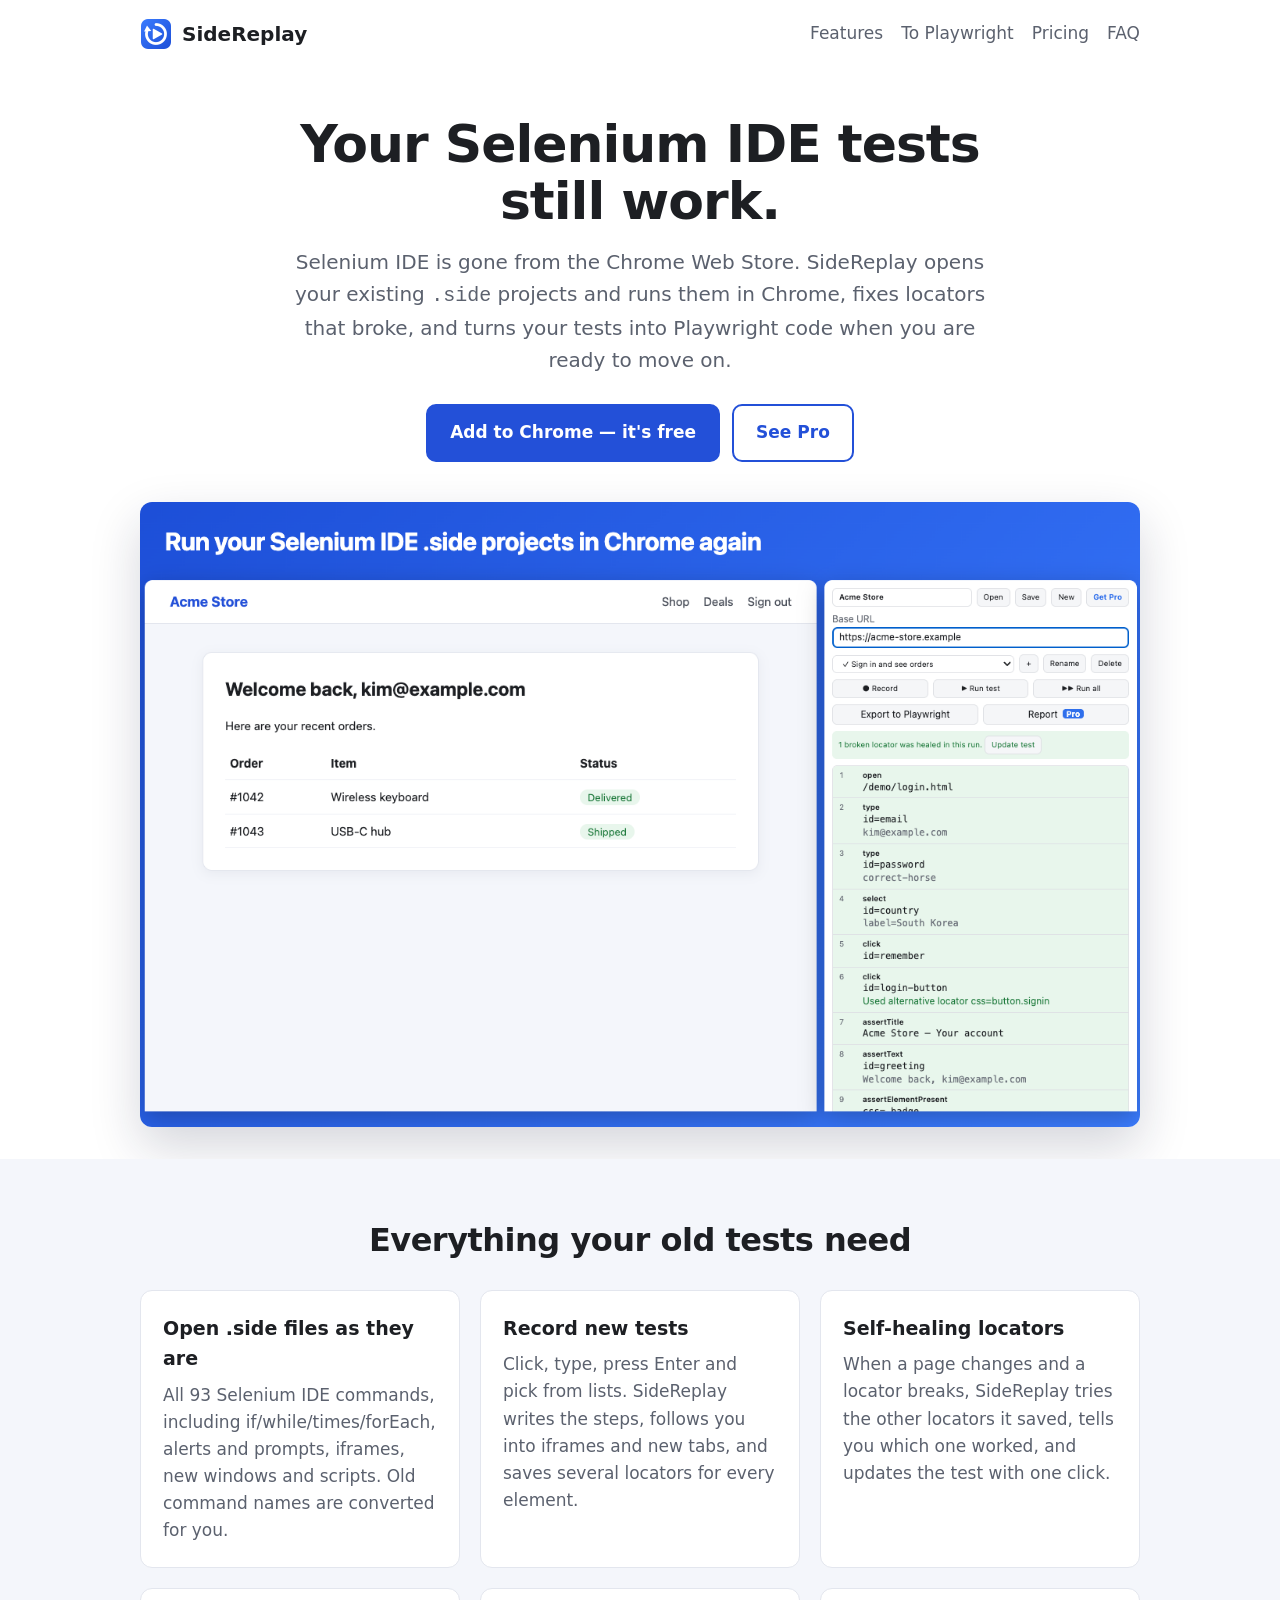
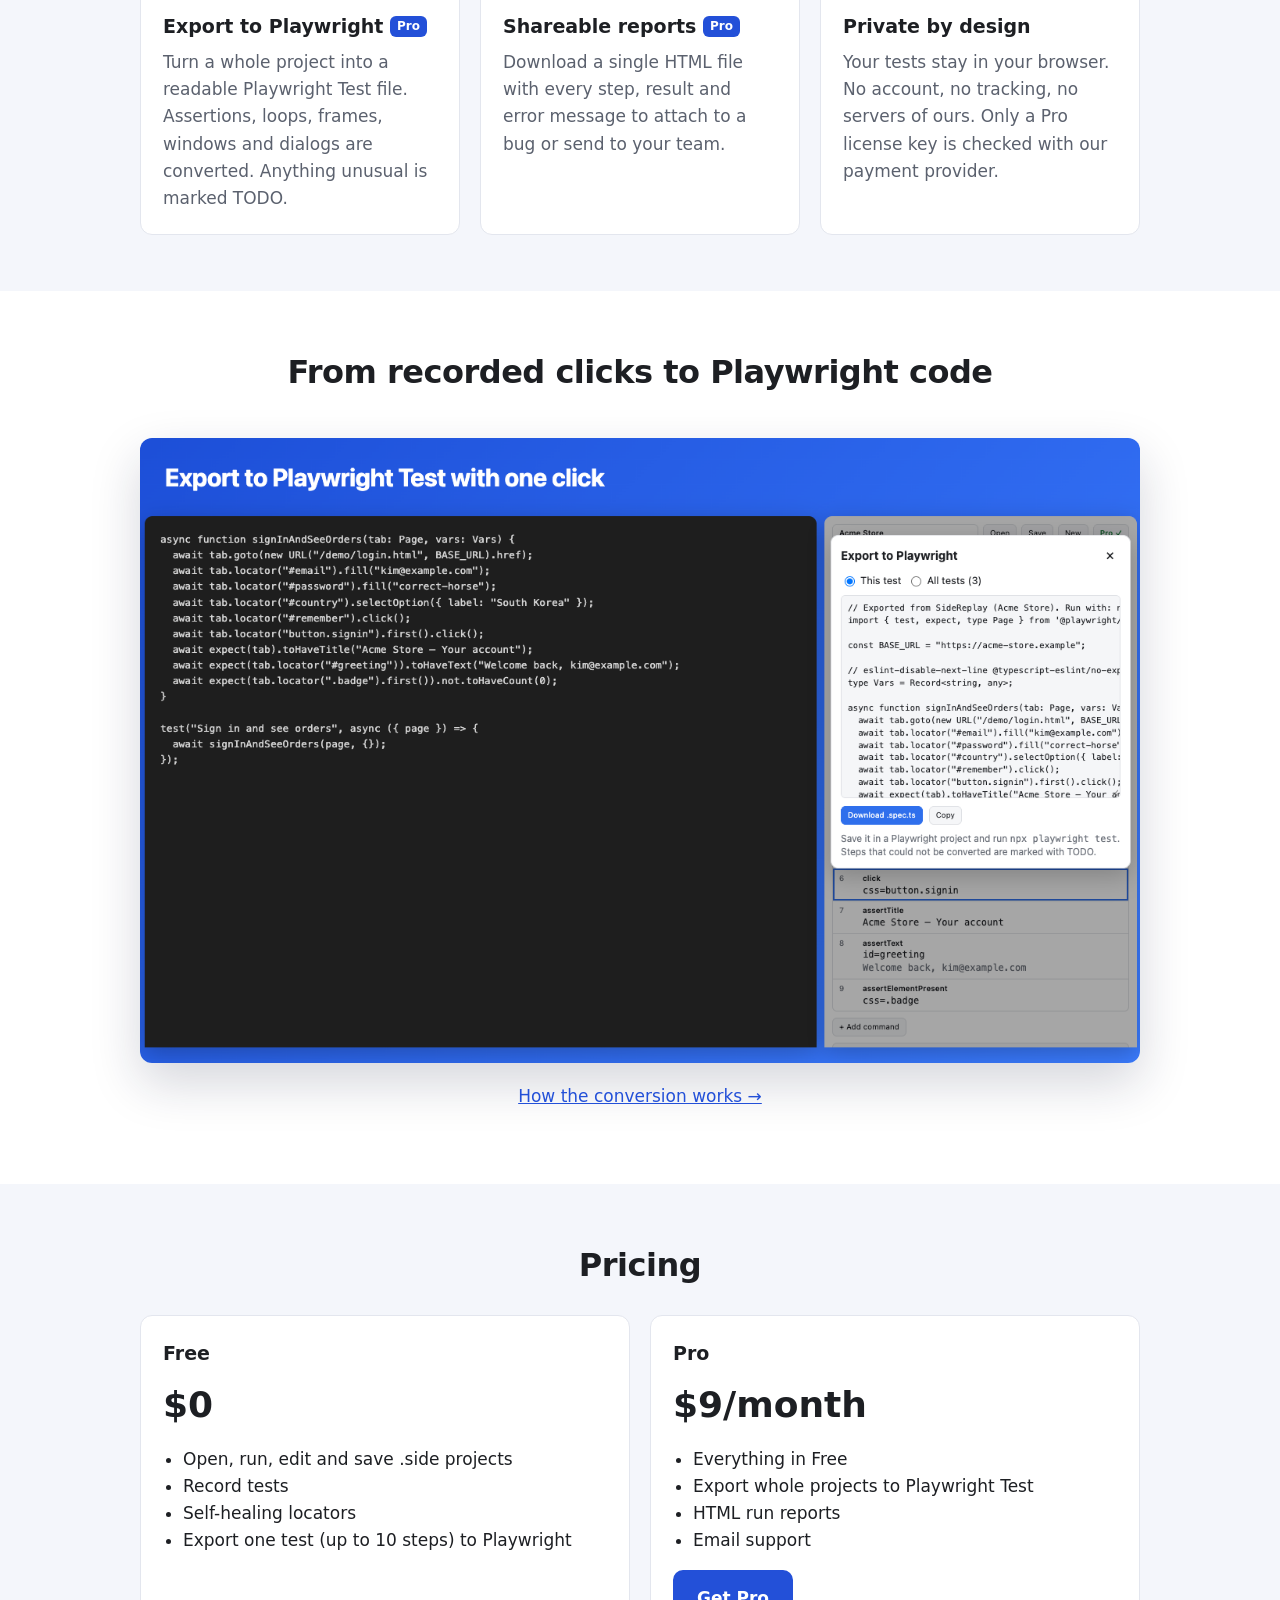
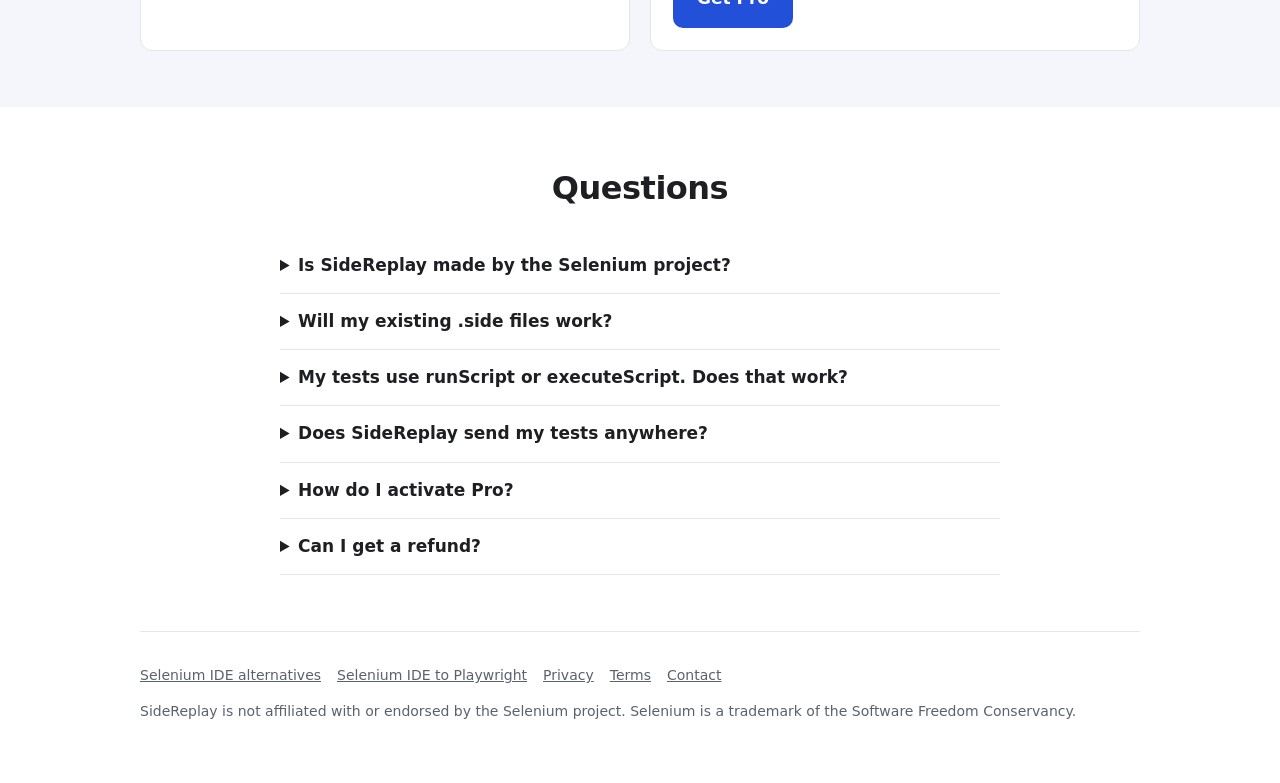
==== index.html @ 279adf4c "Add Selenium IDE guide pages, SEO tags, sitemap and robots.txt Co-Authored-By: Claude Opus 5.5 <nore" ====
<!doctype html>
<html lang="en">
<head>
  <meta charset="utf-8">
  <meta name="viewport" content="width=device-width, initial-scale=1">
  <title>SideReplay – Run your Selenium IDE tests in Chrome again</title>
  <meta name="description" content="Selenium IDE was removed from the Chrome Web Store. SideReplay opens your .side projects, runs and records tests in Chrome, heals broken locators and exports to Playwright.">
  <link rel="canonical" href="https://sidereplay.github.io/">
  <meta property="og:title" content="SideReplay – Run your Selenium IDE tests in Chrome again">
  <meta property="og:description" content="Open Selenium IDE .side projects in Chrome, heal broken locators and export to Playwright.">
  <meta property="og:image" content="https://sidereplay.github.io/screenshot-1-run.png">
  <link rel="icon" href="icon.png">
  <link rel="stylesheet" href="style.css">
  <script type="application/ld+json">
  {
    "@context": "https://schema.org",
    "@type": "SoftwareApplication",
    "name": "SideReplay",
    "applicationCategory": "DeveloperApplication",
    "operatingSystem": "Chrome",
    "description": "Chrome extension that runs Selenium IDE (.side) tests, records new ones, heals broken locators and exports to Playwright Test.",
    "url": "https://sidereplay.github.io/",
    "offers": [
      { "@type": "Offer", "name": "Free", "price": "0", "priceCurrency": "USD" },
      { "@type": "Offer", "name": "Pro", "price": "9", "priceCurrency": "USD" }
    ]
  }
  </script>
</head>
<body>
  <div class="wrap">
    <header class="top">
      <a class="brand" href="./"><img src="icon.png" alt="">SideReplay</a>
      <nav><a href="#features">Features</a><a href="selenium-ide-to-playwright.html">To Playwright</a><a href="#pricing">Pricing</a><a href="#faq">FAQ</a></nav>
    </header>
  </div>

  <div class="wrap hero">
    <h1>Your Selenium IDE tests<br>still work.</h1>
    <p>Selenium IDE is gone from the Chrome Web Store. SideReplay opens your existing <code>.side</code> projects and runs them in Chrome, fixes locators that broke, and turns your tests into Playwright code when you are ready to move on.</p>
    <div class="cta">
      <a class="button primary" href="https://chromewebstore.google.com/search/SideReplay">Add to Chrome — it's free</a>
      <a class="button" href="#pricing">See Pro</a>
    </div>
    <img class="shot" src="screenshot-1-run.png" alt="SideReplay running a Selenium IDE project next to the page under test">
  </div>

  <section id="features" class="soft">
    <div class="wrap">
      <h2>Everything your old tests need</h2>
      <div class="grid">
        <div class="card"><h3>Open .side files as they are</h3><p>All 93 Selenium IDE commands, including if/while/times/forEach, alerts and prompts, iframes, new windows and scripts. Old command names are converted for you.</p></div>
        <div class="card"><h3>Record new tests</h3><p>Click, type, press Enter and pick from lists. SideReplay writes the steps, follows you into iframes and new tabs, and saves several locators for every element.</p></div>
        <div class="card"><h3>Self-healing locators</h3><p>When a page changes and a locator breaks, SideReplay tries the other locators it saved, tells you which one worked, and updates the test with one click.</p></div>
        <div class="card"><h3>Export to Playwright <span class="tag">Pro</span></h3><p>Turn a whole project into a readable Playwright Test file. Assertions, loops, frames, windows and dialogs are converted. Anything unusual is marked TODO.</p></div>
        <div class="card"><h3>Shareable reports <span class="tag">Pro</span></h3><p>Download a single HTML file with every step, result and error message to attach to a bug or send to your team.</p></div>
        <div class="card"><h3>Private by design</h3><p>Your tests stay in your browser. No account, no tracking, no servers of ours. Only a Pro license key is checked with our payment provider.</p></div>
      </div>
    </div>
  </section>

  <section>
    <div class="wrap">
      <h2>From recorded clicks to Playwright code</h2>
      <img class="shot" src="screenshot-3-export.png" alt="Export dialog showing generated Playwright code">
      <p style="text-align:center;margin-top:20px"><a href="selenium-ide-to-playwright.html">How the conversion works →</a></p>
    </div>
  </section>

  <section id="pricing" class="soft">
    <div class="wrap">
      <h2>Pricing</h2>
      <div class="grid">
        <div class="card">
          <h3>Free</h3>
          <div class="price">$0</div>
          <ul>
            <li>Open, run, edit and save .side projects</li>
            <li>Record tests</li>
            <li>Self-healing locators</li>
            <li>Export one test (up to 10 steps) to Playwright</li>
          </ul>
        </div>
        <div class="card">
          <h3>Pro</h3>
          <div class="price">$9/month</div>
          <ul>
            <li>Everything in Free</li>
            <li>Export whole projects to Playwright Test</li>
            <li>HTML run reports</li>
            <li>Email support</li>
          </ul>
          <p style="margin-top:16px"><a class="button primary" href="https://buy.polar.sh/polar_cl_3cfrI6ZvZj8nEOMeuUqdsTzeBsazdTv2AzAlm43uvun">Get Pro</a></p>
        </div>
      </div>
    </div>
  </section>

  <section id="faq">
    <div class="wrap" style="max-width:760px">
      <h2>Questions</h2>
      <details><summary>Is SideReplay made by the Selenium project?</summary><p>No. SideReplay is an independent tool that reads the Selenium IDE file format. Selenium is a trademark of the Software Freedom Conservancy.</p></details>
      <details><summary>Will my existing .side files work?</summary><p>Yes, files saved by Selenium IDE 3.x and 4.x open directly, including control flow, dialogs, frames and windows. If a step cannot run, SideReplay tells you before the test starts.</p></details>
      <details><summary>My tests use runScript or executeScript. Does that work?</summary><p>Yes. Chrome asks you to allow it once: open <code>chrome://extensions</code>, click Details on SideReplay and switch on "Allow User Scripts".</p></details>
      <details><summary>Does SideReplay send my tests anywhere?</summary><p>No. Projects are stored in your browser. See the <a href="privacy.html">privacy policy</a>.</p></details>
      <details><summary>How do I activate Pro?</summary><p>After checkout you receive a license key by email. Open SideReplay, click "Get Pro" and paste the key. Manage or cancel your subscription any time from the link in the same email.</p></details>
      <details><summary>Can I get a refund?</summary><p>Yes. If Pro is not for you, email us within 14 days of purchase for a full refund.</p></details>
    </div>
  </section>

  <div class="wrap">
    <footer>
      <a href="selenium-ide-alternative.html">Selenium IDE alternatives</a><a href="selenium-ide-to-playwright.html">Selenium IDE to Playwright</a><a href="privacy.html">Privacy</a><a href="terms.html">Terms</a><a href="mailto:sidereplay.support@gmail.com">Contact</a>
      <p>SideReplay is not affiliated with or endorsed by the Selenium project. Selenium is a trademark of the Software Freedom Conservancy.</p>
    </footer>
  </div>
</body>
</html>
---- style.css ----
:root { --fg:#1d1f23; --muted:#5b616e; --accent:#2350d8; --bg:#fff; --soft:#f4f6fb; --border:#e3e6ee; }
@media (prefers-color-scheme: dark) { :root { --fg:#e6e7ea; --muted:#a3a9b5; --accent:#7aa2ff; --bg:#15171b; --soft:#1e2127; --border:#2e323a; } }
* { box-sizing: border-box; }
body { margin: 0; font: 17px/1.6 system-ui, -apple-system, 'Segoe UI', sans-serif; color: var(--fg); background: var(--bg); }
a { color: var(--accent); }
.wrap { max-width: 1040px; margin: 0 auto; padding: 0 20px; }
header.top { display: flex; align-items: center; justify-content: space-between; padding: 18px 0; }
.brand { display: flex; align-items: center; gap: 10px; font-weight: 800; font-size: 20px; color: var(--fg); text-decoration: none; }
.brand img { width: 32px; height: 32px; }
nav a { margin-left: 18px; color: var(--muted); text-decoration: none; }
.hero { padding: 48px 0 32px; text-align: center; }
.hero h1 { font-size: clamp(32px, 5vw, 52px); line-height: 1.1; margin: 0 0 16px; letter-spacing: -1px; }
.hero p { font-size: 20px; color: var(--muted); max-width: 720px; margin: 0 auto 28px; }
.cta { display: inline-flex; gap: 12px; flex-wrap: wrap; justify-content: center; }
.button { display: inline-block; padding: 13px 22px; border-radius: 10px; font-weight: 700; text-decoration: none; border: 2px solid var(--accent); }
.button.primary { background: var(--accent); color: #fff; }
.shot { display: block; width: 100%; max-width: 1000px; margin: 40px auto 0; border-radius: 12px; box-shadow: 0 20px 50px rgb(20 30 60 / 0.18); }
section { padding: 56px 0; }
section.soft { background: var(--soft); }
h2 { font-size: 32px; letter-spacing: -0.5px; margin: 0 0 24px; text-align: center; }
.grid { display: grid; grid-template-columns: repeat(auto-fit, minmax(260px, 1fr)); gap: 20px; }
.card { background: var(--bg); border: 1px solid var(--border); border-radius: 12px; padding: 22px; }
.card h3 { margin: 0 0 8px; font-size: 19px; }
.card p { margin: 0; color: var(--muted); }
.price { font-size: 36px; font-weight: 800; }
.price small { font-size: 16px; color: var(--muted); font-weight: 500; }
.card ul { padding-left: 20px; margin: 12px 0 0; }
.tag { display: inline-block; font-size: 12px; font-weight: 700; color: #fff; background: var(--accent); border-radius: 6px; padding: 1px 7px; vertical-align: 3px; }
details { border-bottom: 1px solid var(--border); padding: 14px 0; }
summary { font-weight: 600; cursor: pointer; }
footer { padding: 32px 0 48px; color: var(--muted); font-size: 14px; border-top: 1px solid var(--border); }
footer a { color: var(--muted); margin-right: 16px; }
.doc { max-width: 760px; padding: 24px 20px 64px; margin: 0 auto; }
.doc h1 { font-size: 34px; margin-bottom: 8px; }
.doc h2 { text-align: left; font-size: 22px; margin: 32px 0 8px; }
.doc table { width: 100%; border-collapse: collapse; margin: 12px 0 20px; font-size: 15px; }
.doc th, .doc td { text-align: left; vertical-align: top; padding: 8px 10px; border-bottom: 1px solid var(--border); }
.doc th { color: var(--muted); font-weight: 600; }
.doc pre { background: #1e1e1e; color: #d4d4d4; border-radius: 10px; padding: 16px; overflow-x: auto; font: 13px/1.55 ui-monospace, Menlo, monospace; }
.doc code { font-family: ui-monospace, Menlo, monospace; font-size: 0.92em; }
.doc img { max-width: 100%; border-radius: 10px; box-shadow: 0 10px 30px rgb(20 30 60 / 0.15); margin: 12px 0; }
.callout { background: var(--soft); border: 1px solid var(--border); border-radius: 12px; padding: 18px 20px; margin: 24px 0; }
.callout .button { margin-top: 8px; }
.toc { color: var(--muted); }
.toc a { color: var(--accent); }
/* 좁은 화면에서는 표와 코드만 옆으로 스크롤되고 페이지는 넘치지 않게 한다 */
.doc table { display: block; overflow-x: auto; }
.doc td code { overflow-wrap: anywhere; }
.doc pre { max-width: 100%; }
.doc { overflow-wrap: break-word; }
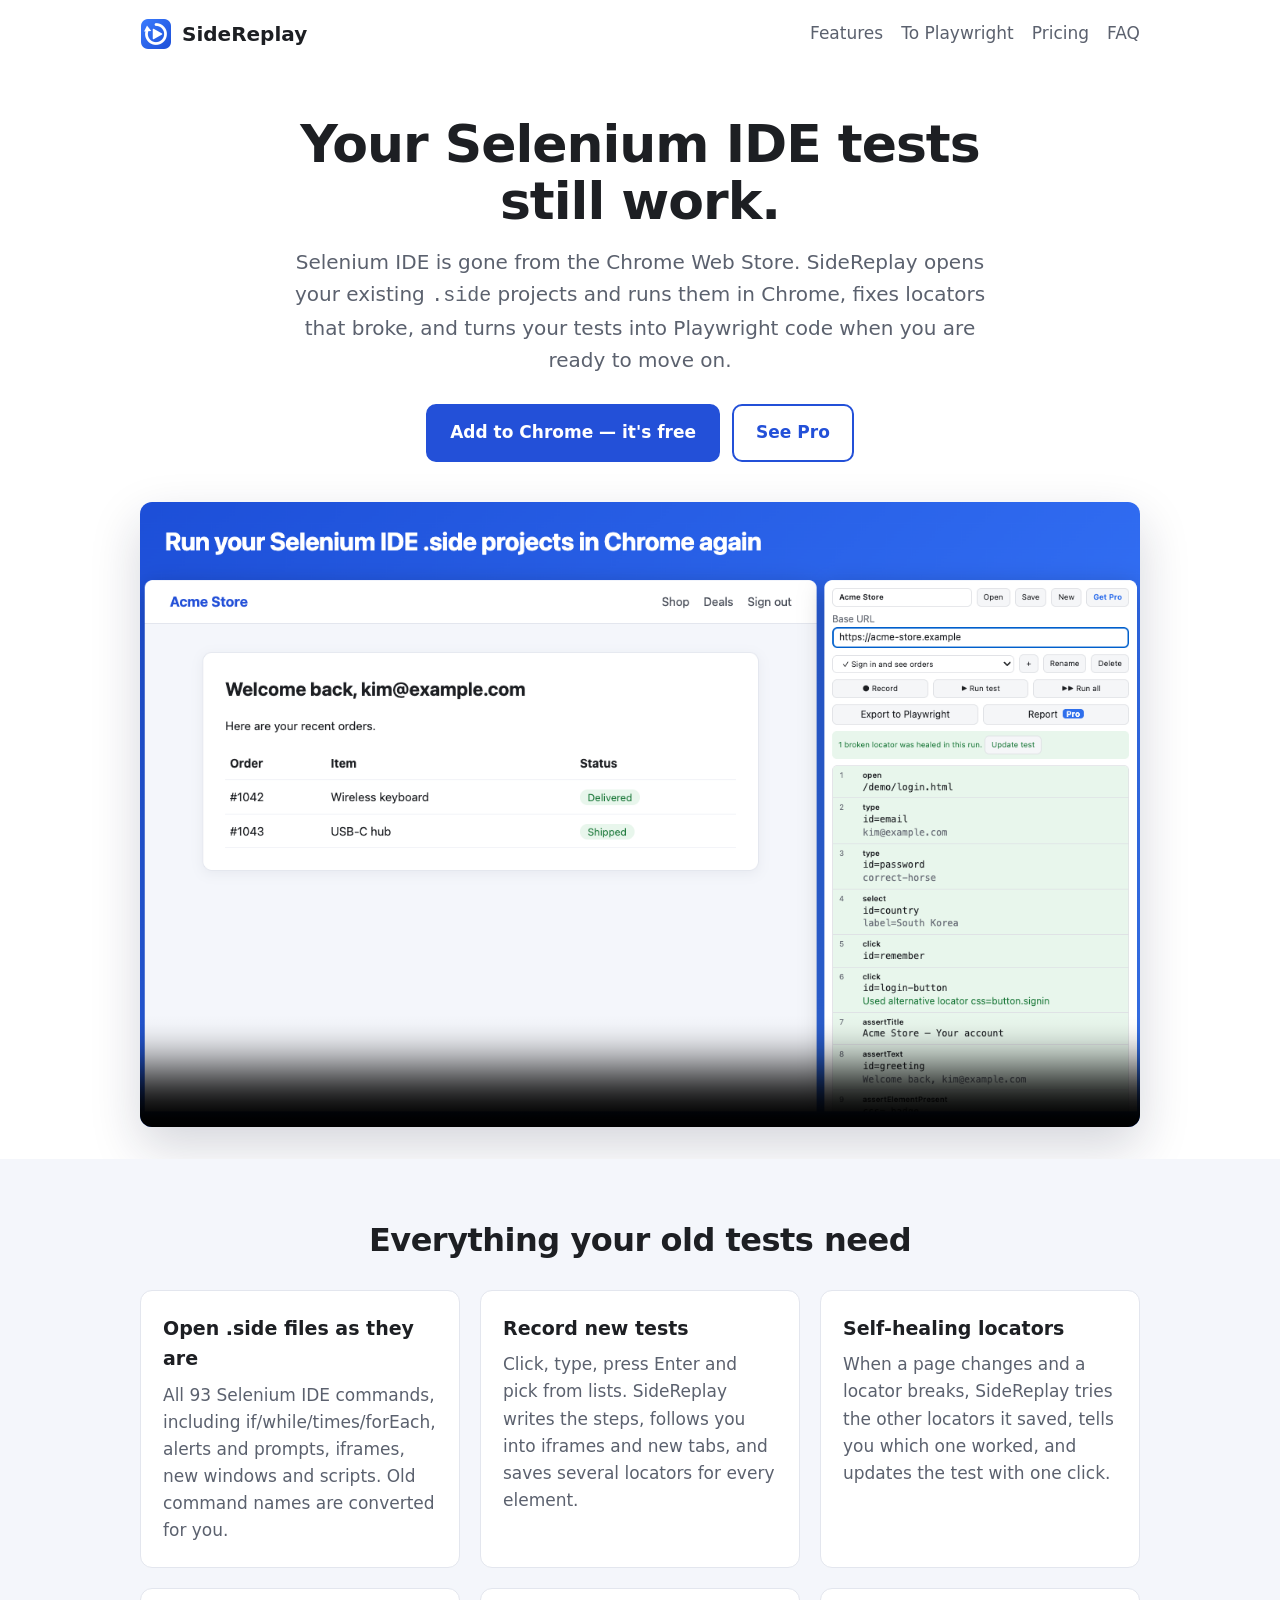
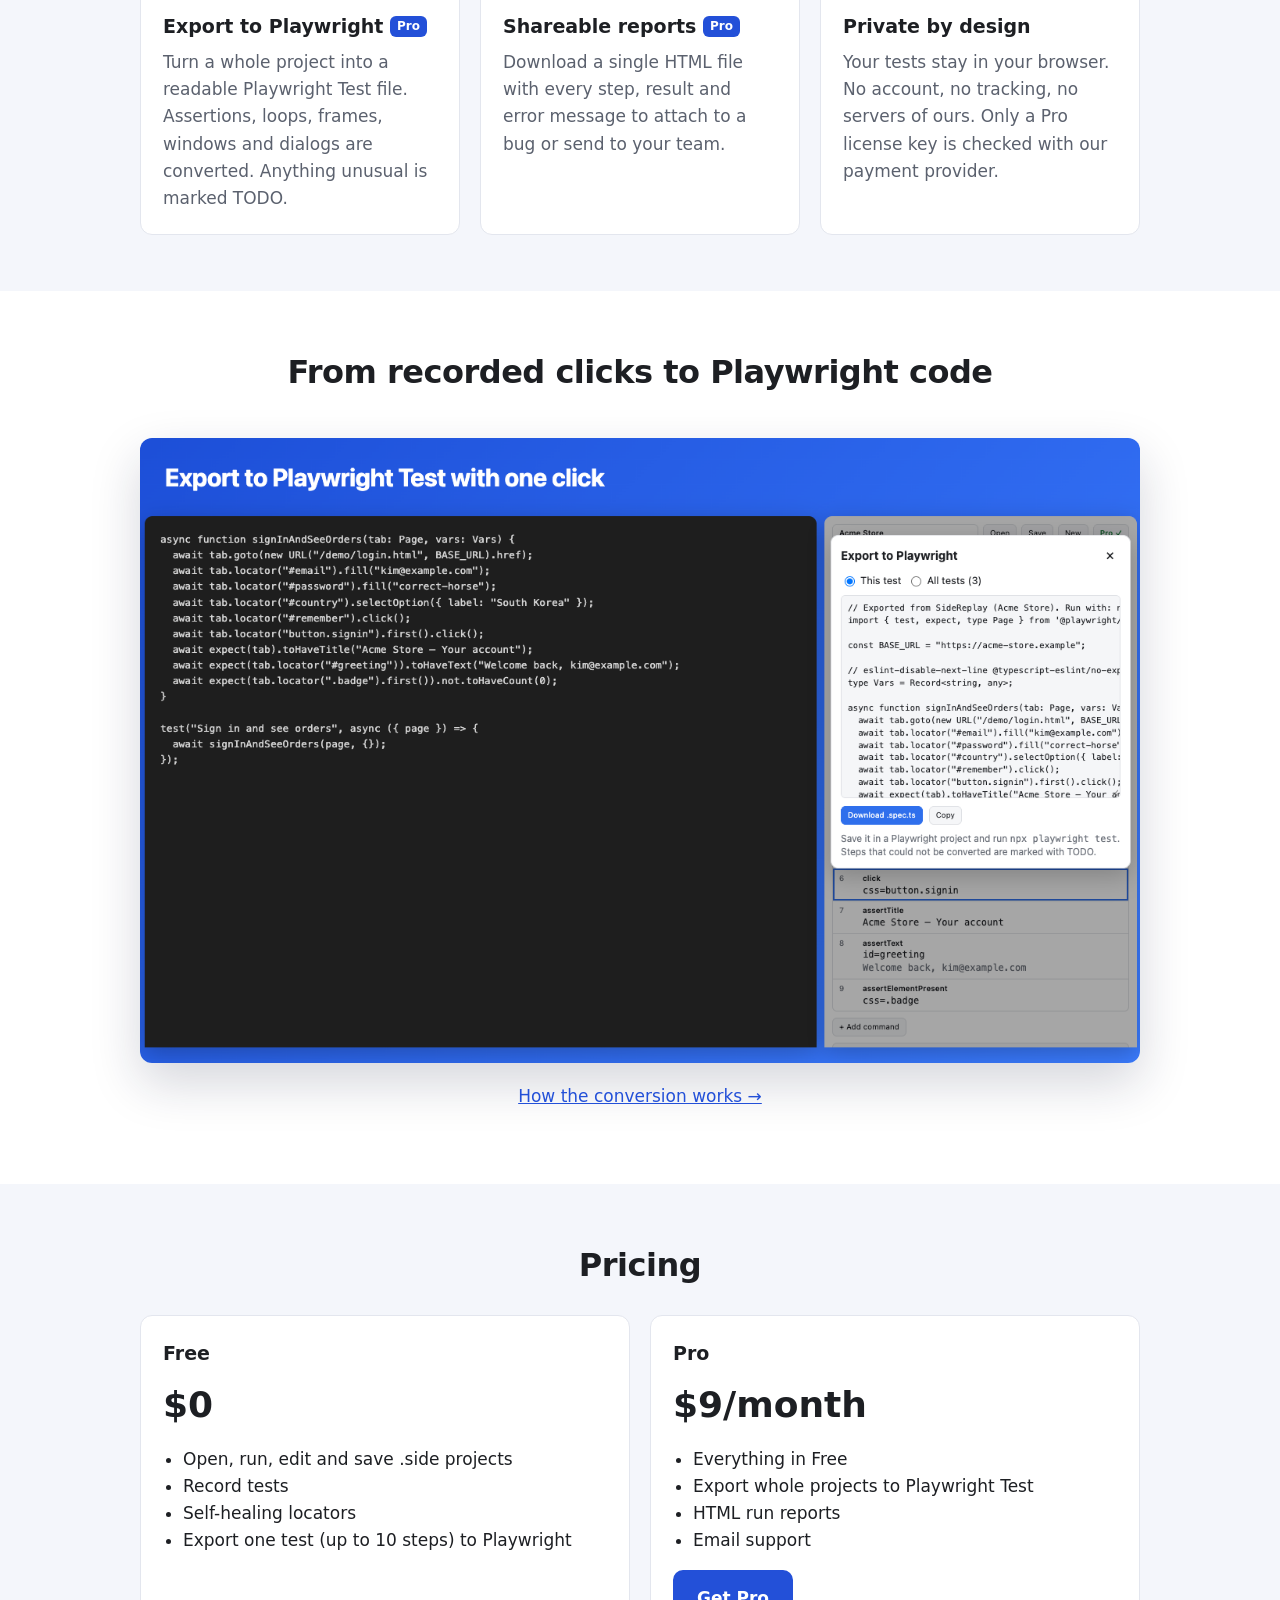
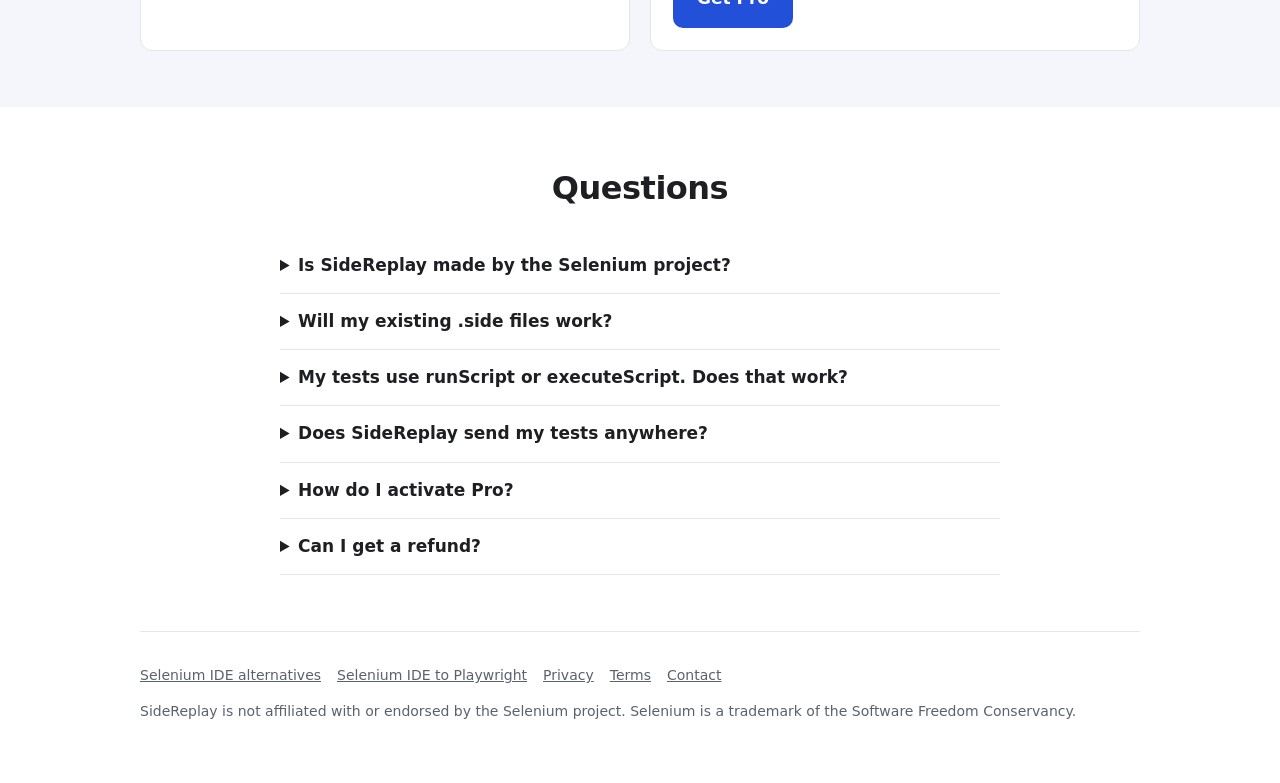
==== commit 6e90dd13: "Link to the live Chrome Web Store listing and add the demo video Co-Authored-By: Claude Opus 5.5 <no" ====
--- a/index.html
+++ b/index.html
@@ -5,6 +5,7 @@
   <meta name="viewport" content="width=device-width, initial-scale=1">
   <title>SideReplay – Run your Selenium IDE tests in Chrome again</title>
   <meta name="description" content="Selenium IDE was removed from the Chrome Web Store. SideReplay opens your .side projects, runs and records tests in Chrome, heals broken locators and exports to Playwright.">
+  <meta name="google-site-verification" content="ahDbBRMYQW2xhg9L1aTva58nYF2g_qcNNVBl0VzEIEk" />
   <link rel="canonical" href="https://sidereplay.github.io/">
   <meta property="og:title" content="SideReplay – Run your Selenium IDE tests in Chrome again">
   <meta property="og:description" content="Open Selenium IDE .side projects in Chrome, heal broken locators and export to Playwright.">
@@ -39,10 +40,10 @@
     <h1>Your Selenium IDE tests<br>still work.</h1>
     <p>Selenium IDE is gone from the Chrome Web Store. SideReplay opens your existing <code>.side</code> projects and runs them in Chrome, fixes locators that broke, and turns your tests into Playwright code when you are ready to move on.</p>
     <div class="cta">
-      <a class="button primary" href="https://chromewebstore.google.com/search/SideReplay">Add to Chrome — it's free</a>
+      <a class="button primary" href="https://chromewebstore.google.com/detail/giiegloccjlfbooafilbmbbjfidfehek">Add to Chrome — it's free</a>
       <a class="button" href="#pricing">See Pro</a>
     </div>
-    <img class="shot" src="screenshot-1-run.png" alt="SideReplay running a Selenium IDE project next to the page under test">
+    <video class="shot" src="demo.mp4" poster="screenshot-1-run.png" autoplay muted loop playsinline controls aria-label="28-second demo: open a .side project, run it, heal a broken locator, export to Playwright and record a new test"></video>
   </div>
 
   <section id="features" class="soft">
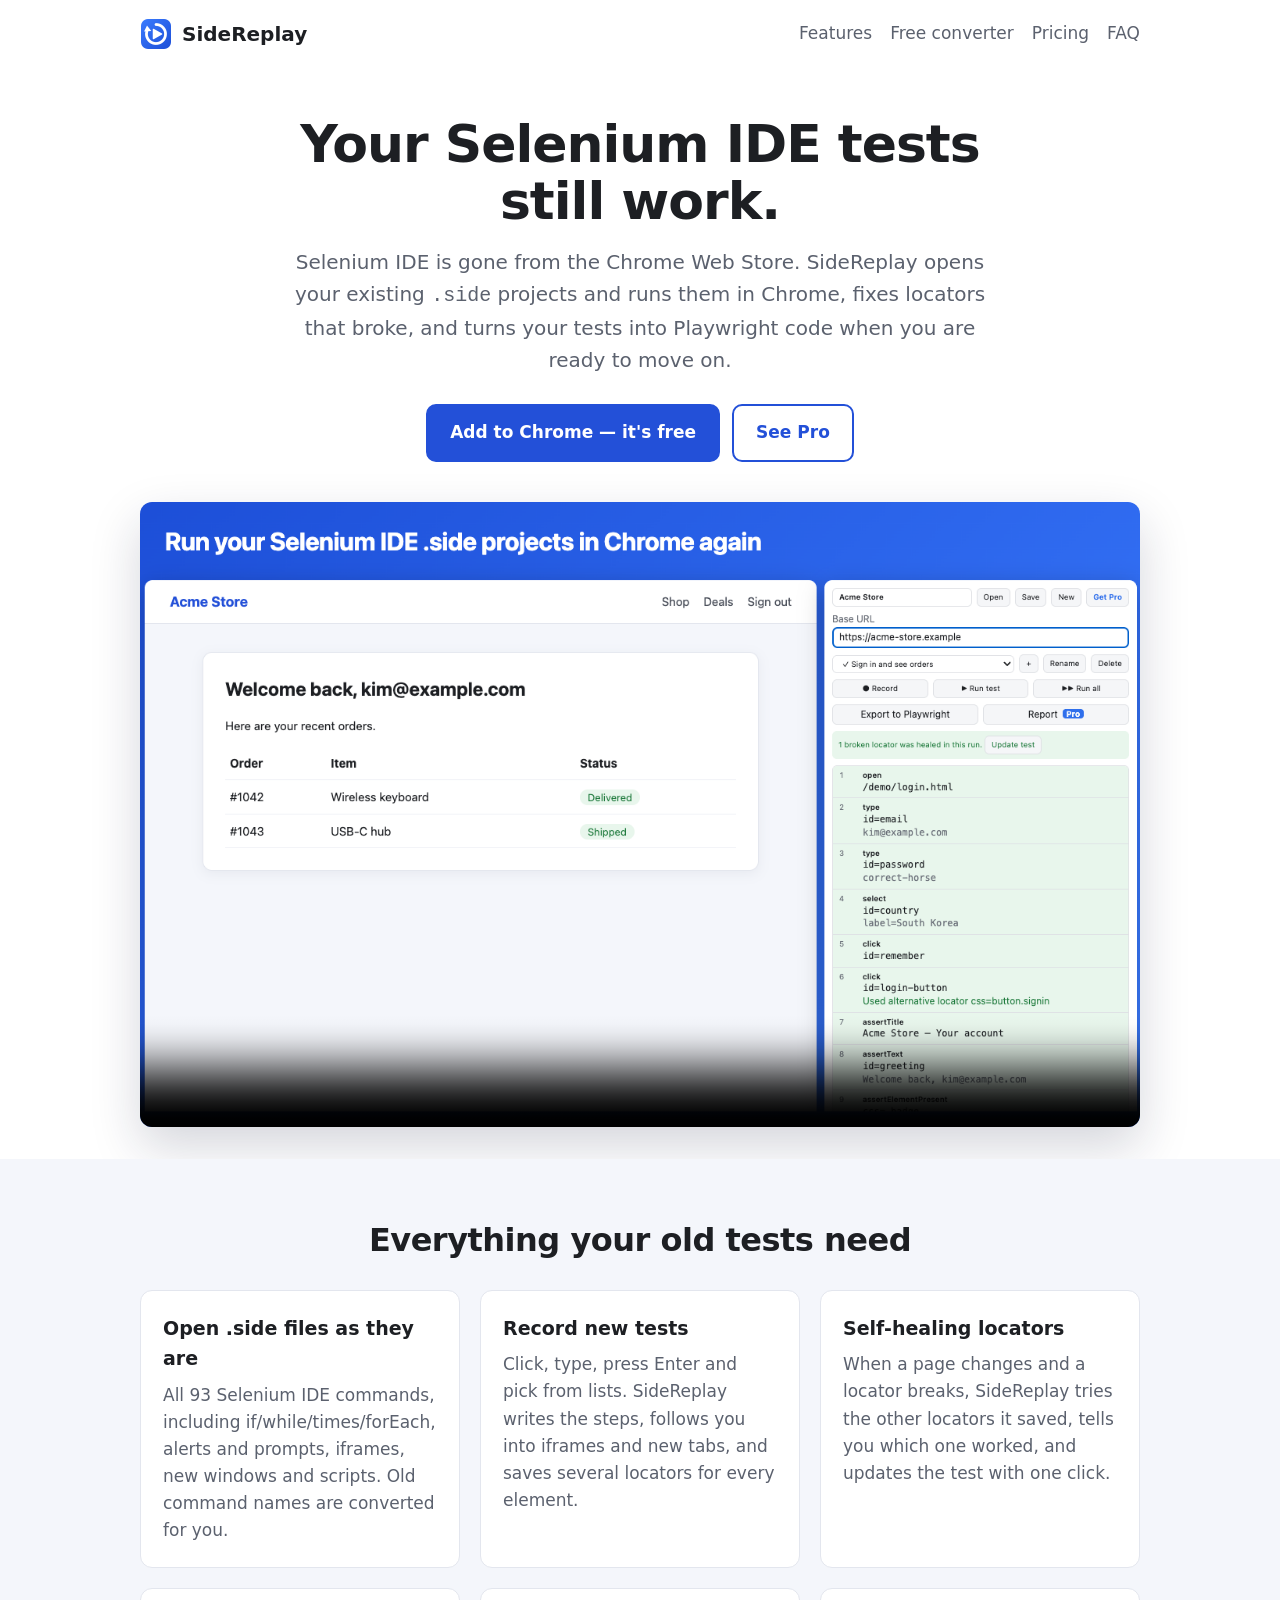
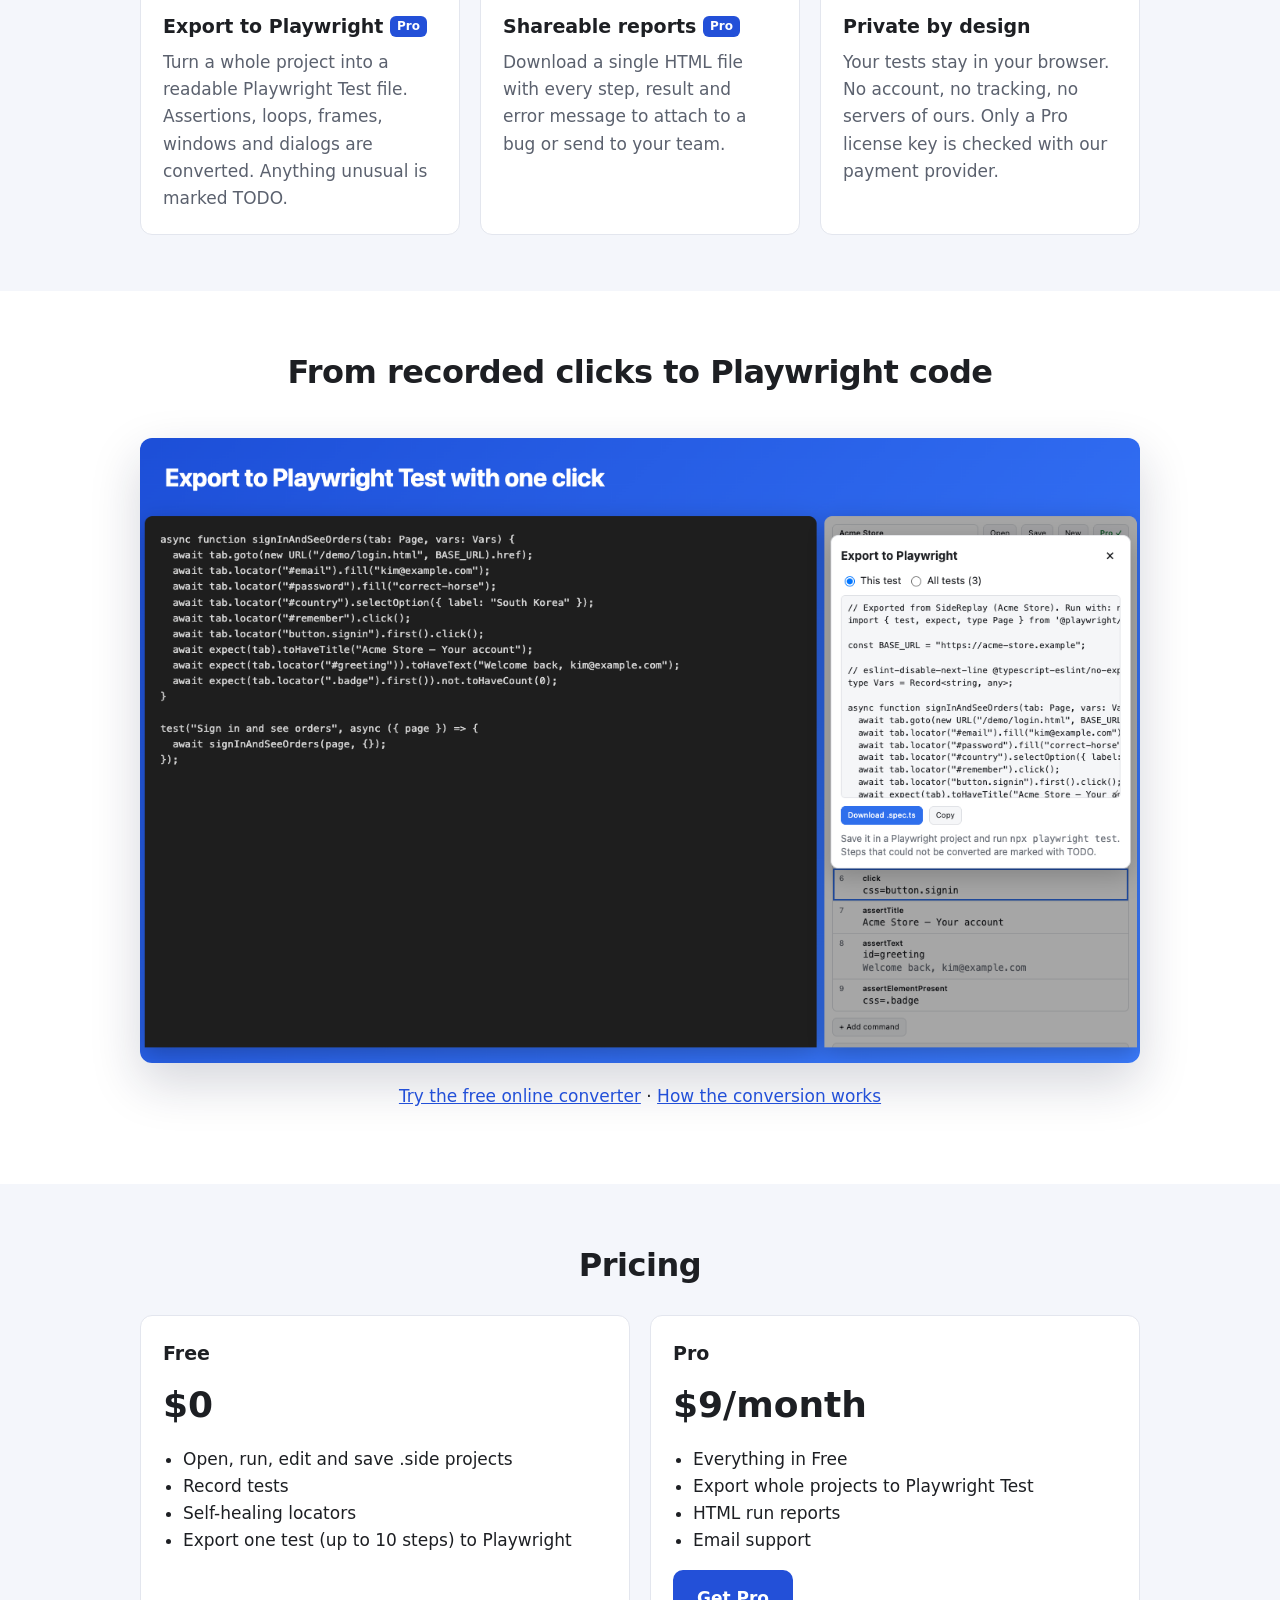
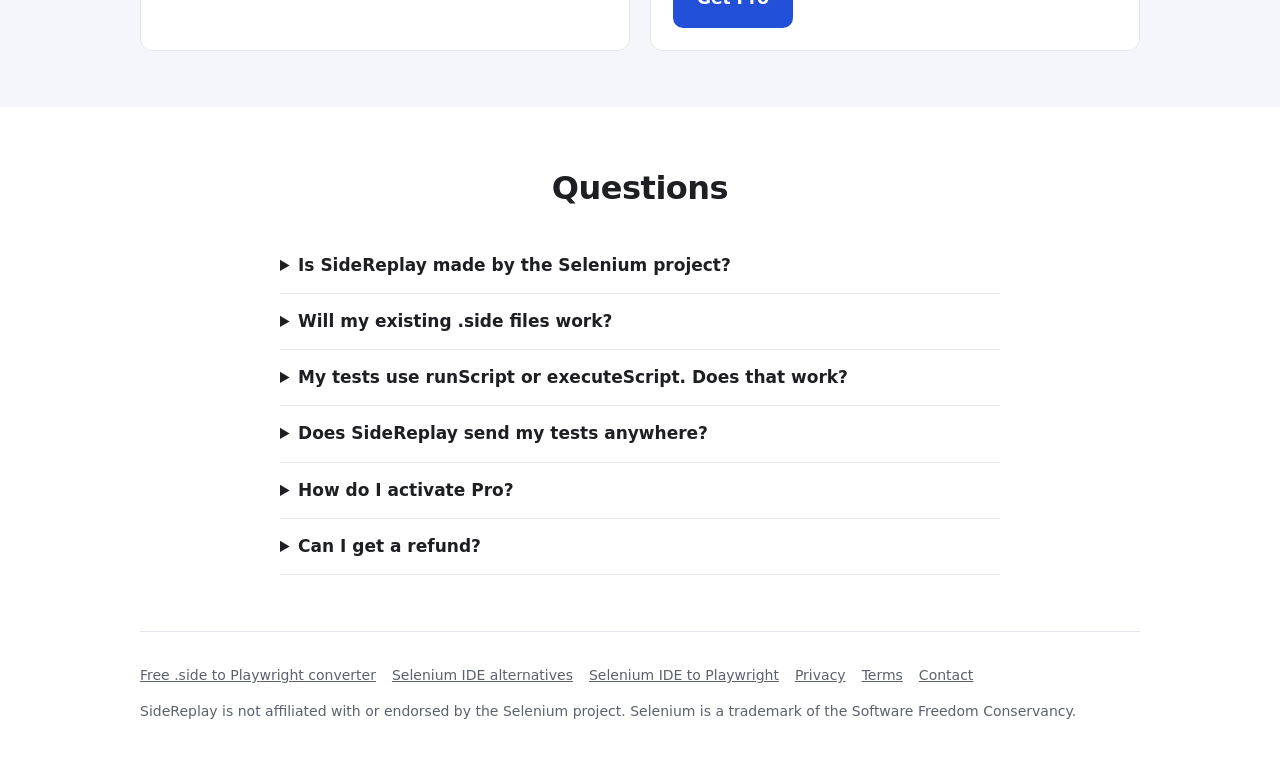
==== commit 970bef3a: "Add the free .side to Playwright converter, correct Selenium IDE 4 status, tag store links Co-Author" ====
--- a/index.html
+++ b/index.html
@@ -32,7 +32,7 @@
   <div class="wrap">
     <header class="top">
       <a class="brand" href="./"><img src="icon.png" alt="">SideReplay</a>
-      <nav><a href="#features">Features</a><a href="selenium-ide-to-playwright.html">To Playwright</a><a href="#pricing">Pricing</a><a href="#faq">FAQ</a></nav>
+      <nav><a href="#features">Features</a><a href="convert.html">Free converter</a><a href="#pricing">Pricing</a><a href="#faq">FAQ</a></nav>
     </header>
   </div>
 
@@ -40,7 +40,7 @@
     <h1>Your Selenium IDE tests<br>still work.</h1>
     <p>Selenium IDE is gone from the Chrome Web Store. SideReplay opens your existing <code>.side</code> projects and runs them in Chrome, fixes locators that broke, and turns your tests into Playwright code when you are ready to move on.</p>
     <div class="cta">
-      <a class="button primary" href="https://chromewebstore.google.com/detail/giiegloccjlfbooafilbmbbjfidfehek">Add to Chrome — it's free</a>
+      <a class="button primary" href="https://chromewebstore.google.com/detail/giiegloccjlfbooafilbmbbjfidfehek?utm_source=sidereplay-site&utm_medium=index&utm_campaign=site">Add to Chrome — it's free</a>
       <a class="button" href="#pricing">See Pro</a>
     </div>
     <video class="shot" src="demo.mp4" poster="screenshot-1-run.png" autoplay muted loop playsinline controls aria-label="28-second demo: open a .side project, run it, heal a broken locator, export to Playwright and record a new test"></video>
@@ -64,7 +64,7 @@
     <div class="wrap">
       <h2>From recorded clicks to Playwright code</h2>
       <img class="shot" src="screenshot-3-export.png" alt="Export dialog showing generated Playwright code">
-      <p style="text-align:center;margin-top:20px"><a href="selenium-ide-to-playwright.html">How the conversion works →</a></p>
+      <p style="text-align:center;margin-top:20px"><a href="convert.html">Try the free online converter</a> · <a href="selenium-ide-to-playwright.html">How the conversion works</a></p>
     </div>
   </section>
 
@@ -111,7 +111,7 @@
 
   <div class="wrap">
     <footer>
-      <a href="selenium-ide-alternative.html">Selenium IDE alternatives</a><a href="selenium-ide-to-playwright.html">Selenium IDE to Playwright</a><a href="privacy.html">Privacy</a><a href="terms.html">Terms</a><a href="mailto:sidereplay.support@gmail.com">Contact</a>
+      <a href="convert.html">Free .side to Playwright converter</a><a href="selenium-ide-alternative.html">Selenium IDE alternatives</a><a href="selenium-ide-to-playwright.html">Selenium IDE to Playwright</a><a href="privacy.html">Privacy</a><a href="terms.html">Terms</a><a href="mailto:sidereplay.support@gmail.com">Contact</a>
       <p>SideReplay is not affiliated with or endorsed by the Selenium project. Selenium is a trademark of the Software Freedom Conservancy.</p>
     </footer>
   </div>
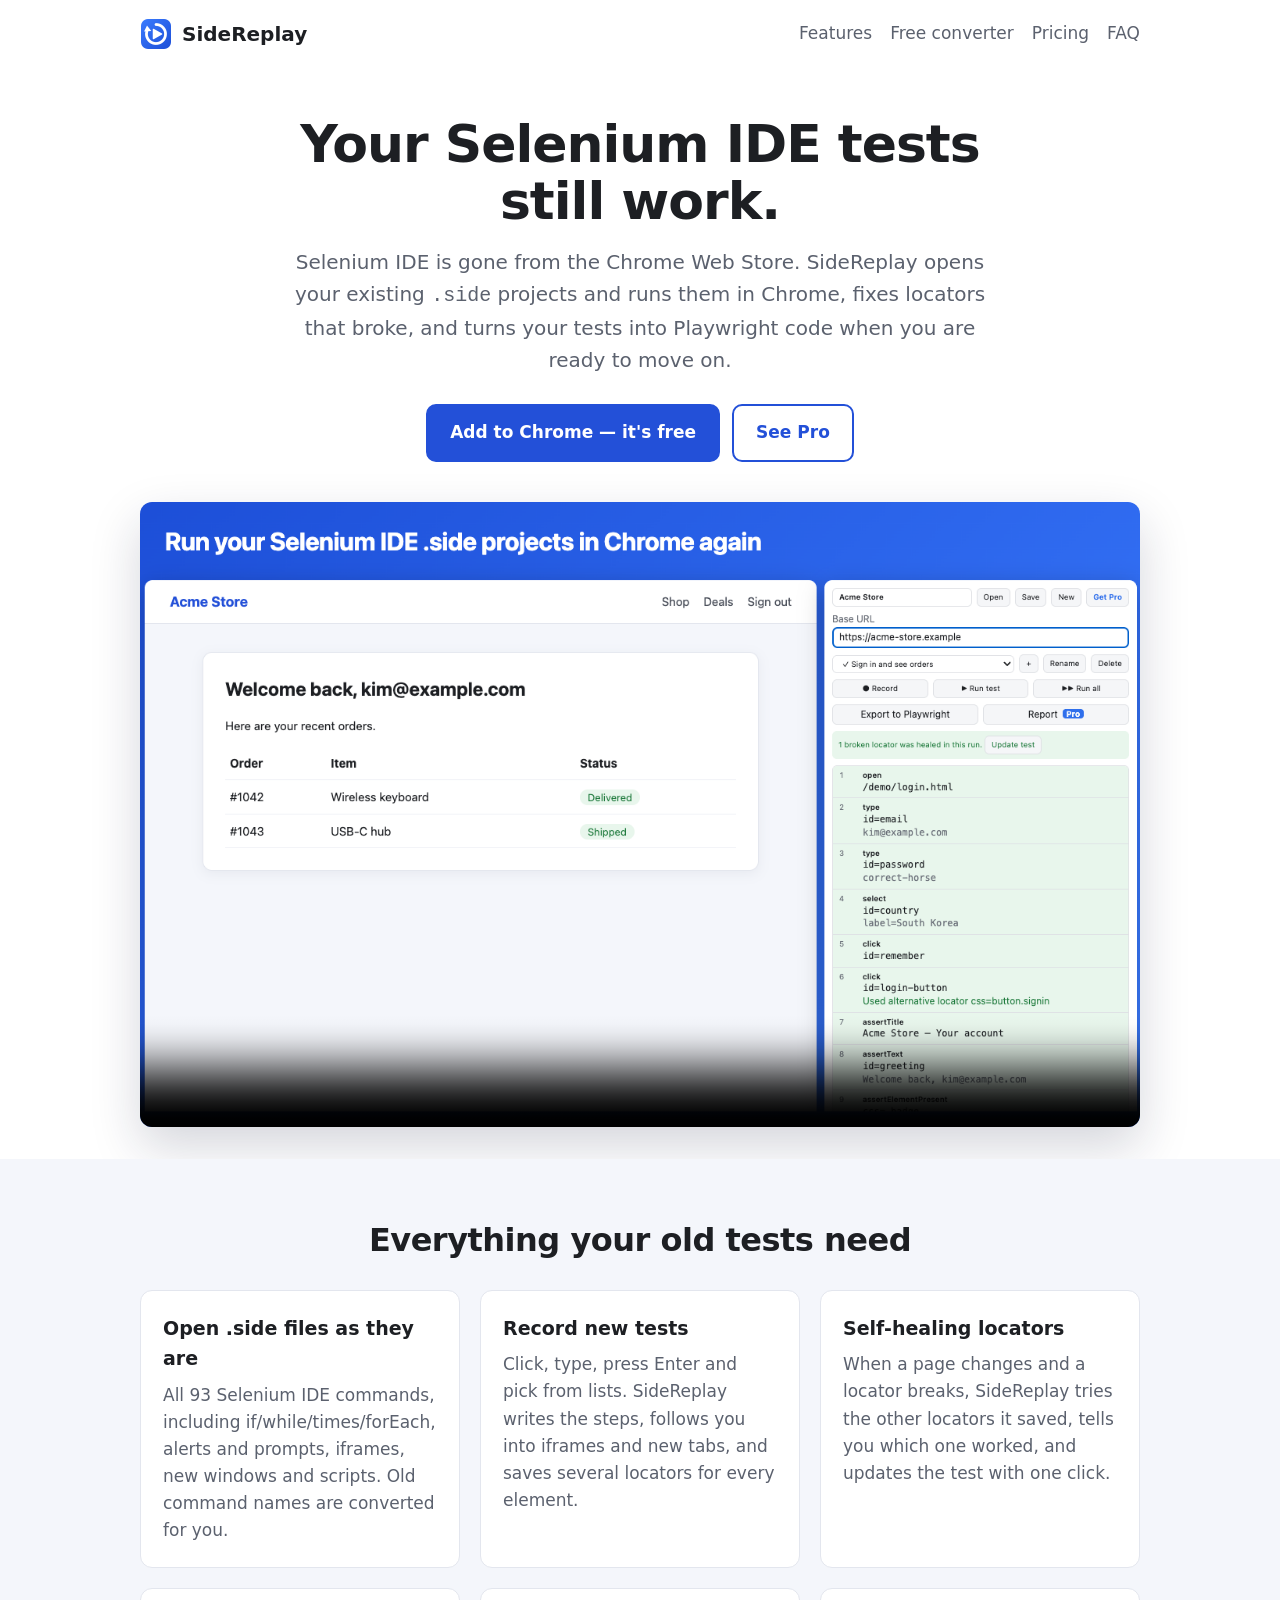
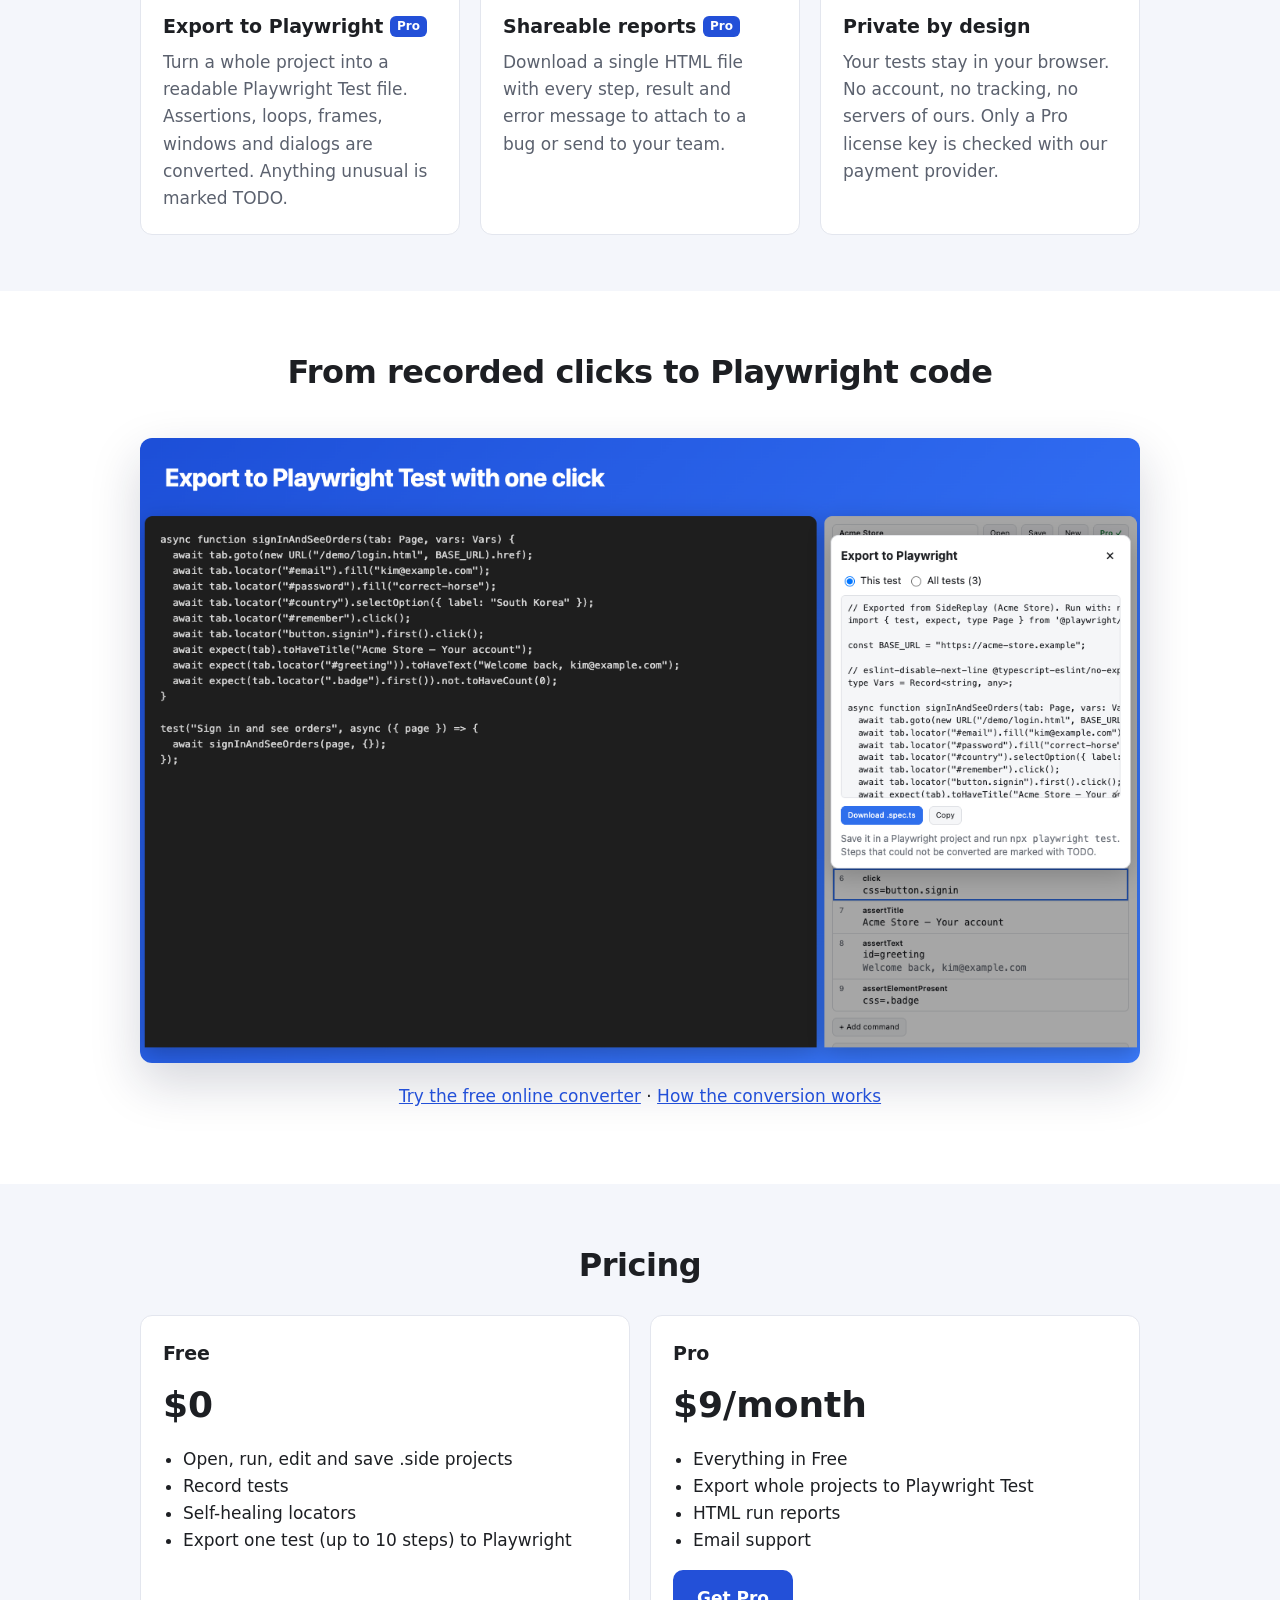
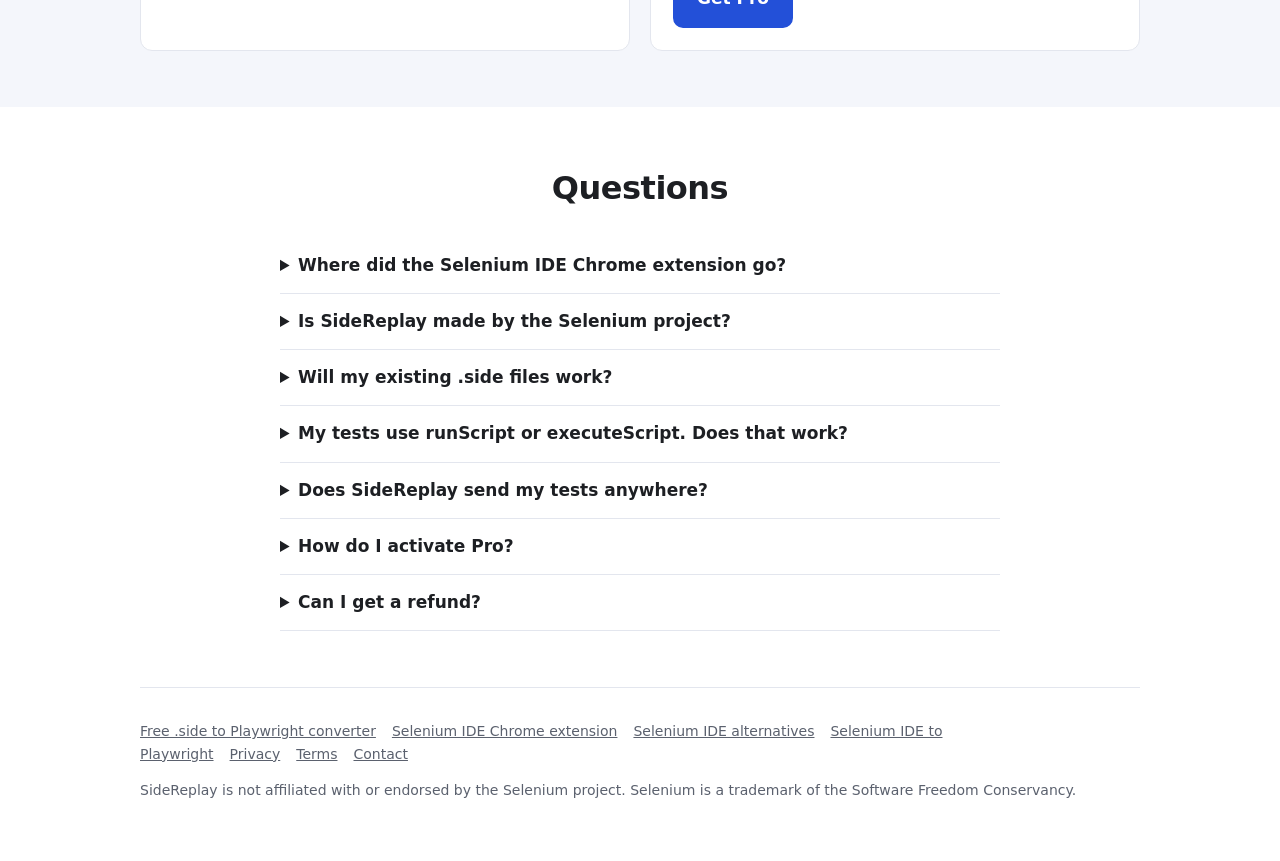
==== commit b6d9b36d: "Add a page for the Selenium IDE Chrome extension search, retitle the alternatives page Co-Authored-B" ====
--- a/index.html
+++ b/index.html
@@ -100,6 +100,7 @@
   <section id="faq">
     <div class="wrap" style="max-width:760px">
       <h2>Questions</h2>
+      <details><summary>Where did the Selenium IDE Chrome extension go?</summary><p>It was built on Chrome's old Manifest V2 platform, which Chrome turned off. <a href="selenium-ide-chrome-extension.html">Here is what happened and what to use now</a>.</p></details>
       <details><summary>Is SideReplay made by the Selenium project?</summary><p>No. SideReplay is an independent tool that reads the Selenium IDE file format. Selenium is a trademark of the Software Freedom Conservancy.</p></details>
       <details><summary>Will my existing .side files work?</summary><p>Yes, files saved by Selenium IDE 3.x and 4.x open directly, including control flow, dialogs, frames and windows. If a step cannot run, SideReplay tells you before the test starts.</p></details>
       <details><summary>My tests use runScript or executeScript. Does that work?</summary><p>Yes. Chrome asks you to allow it once: open <code>chrome://extensions</code>, click Details on SideReplay and switch on "Allow User Scripts".</p></details>
@@ -111,7 +112,7 @@
 
   <div class="wrap">
     <footer>
-      <a href="convert.html">Free .side to Playwright converter</a><a href="selenium-ide-alternative.html">Selenium IDE alternatives</a><a href="selenium-ide-to-playwright.html">Selenium IDE to Playwright</a><a href="privacy.html">Privacy</a><a href="terms.html">Terms</a><a href="mailto:sidereplay.support@gmail.com">Contact</a>
+      <a href="convert.html">Free .side to Playwright converter</a><a href="selenium-ide-chrome-extension.html">Selenium IDE Chrome extension</a><a href="selenium-ide-alternative.html">Selenium IDE alternatives</a><a href="selenium-ide-to-playwright.html">Selenium IDE to Playwright</a><a href="privacy.html">Privacy</a><a href="terms.html">Terms</a><a href="mailto:sidereplay.support@gmail.com">Contact</a>
       <p>SideReplay is not affiliated with or endorsed by the Selenium project. Selenium is a trademark of the Software Freedom Conservancy.</p>
     </footer>
   </div>
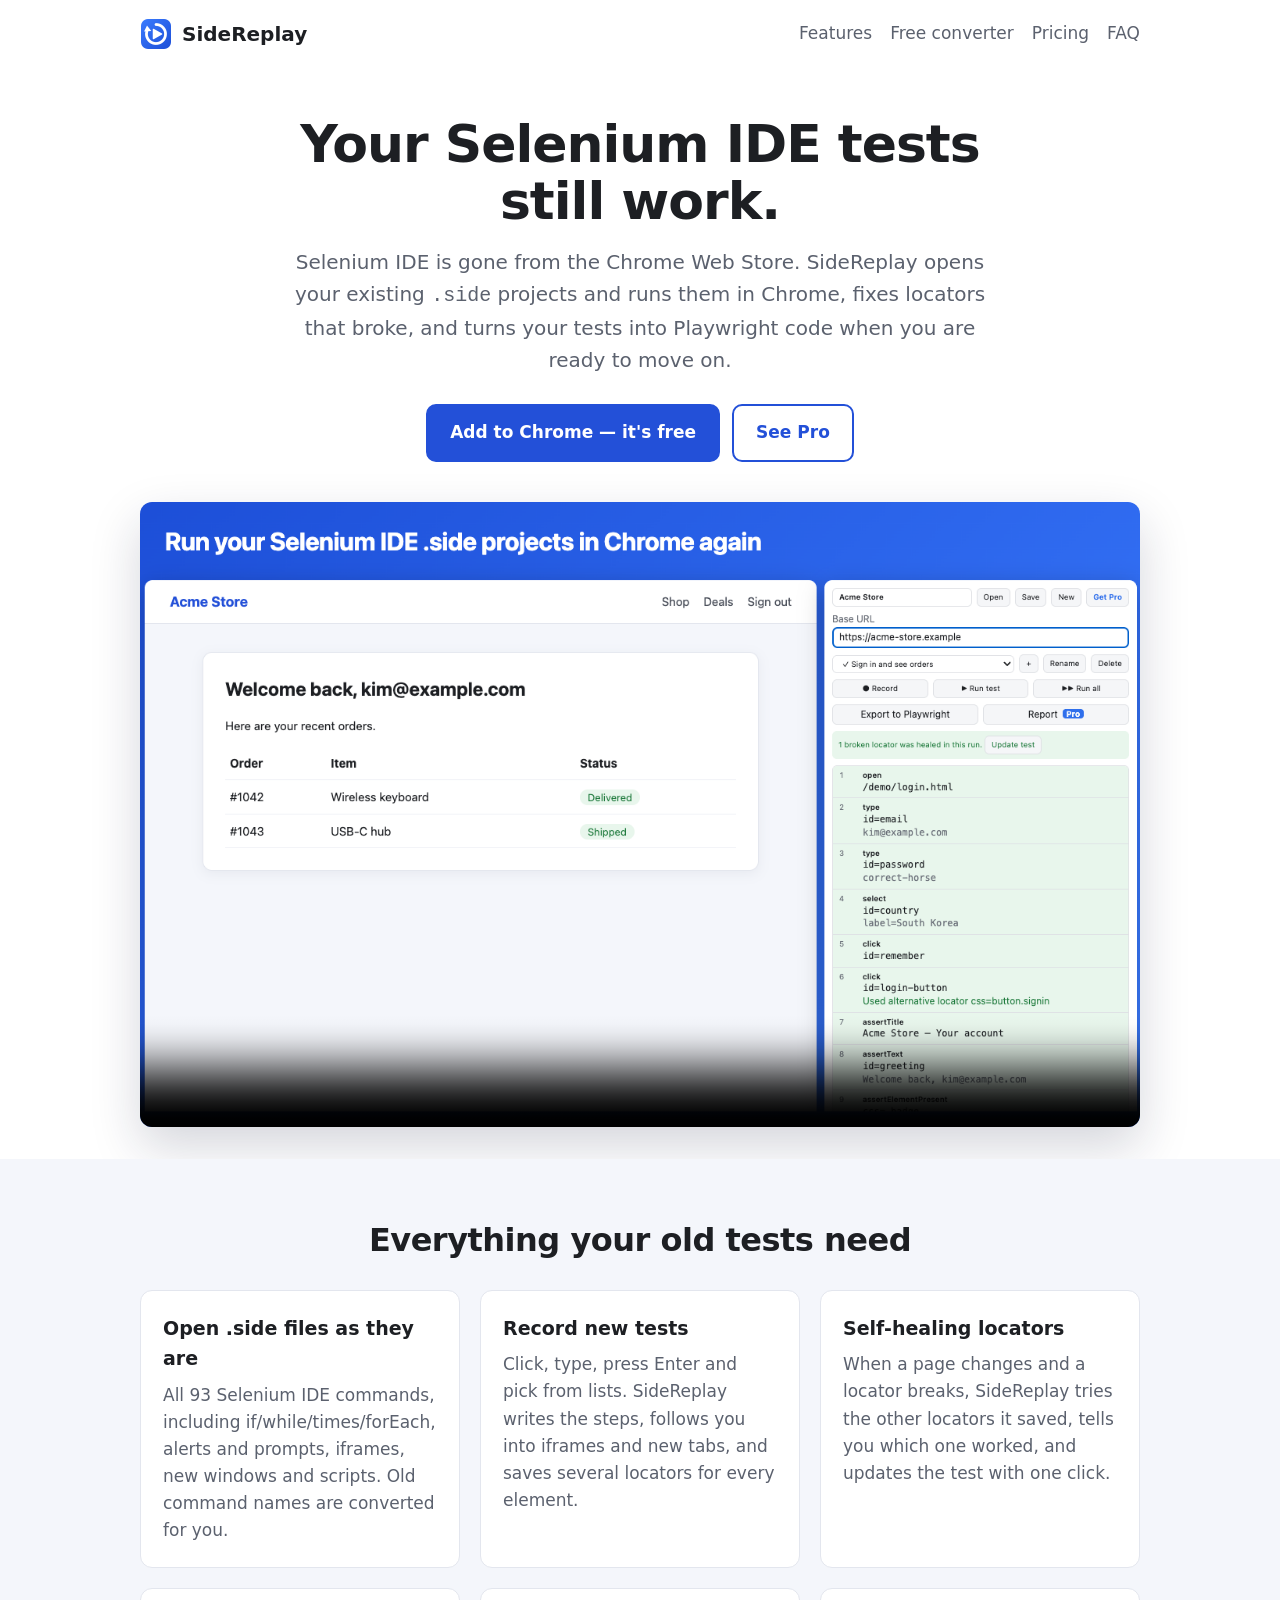
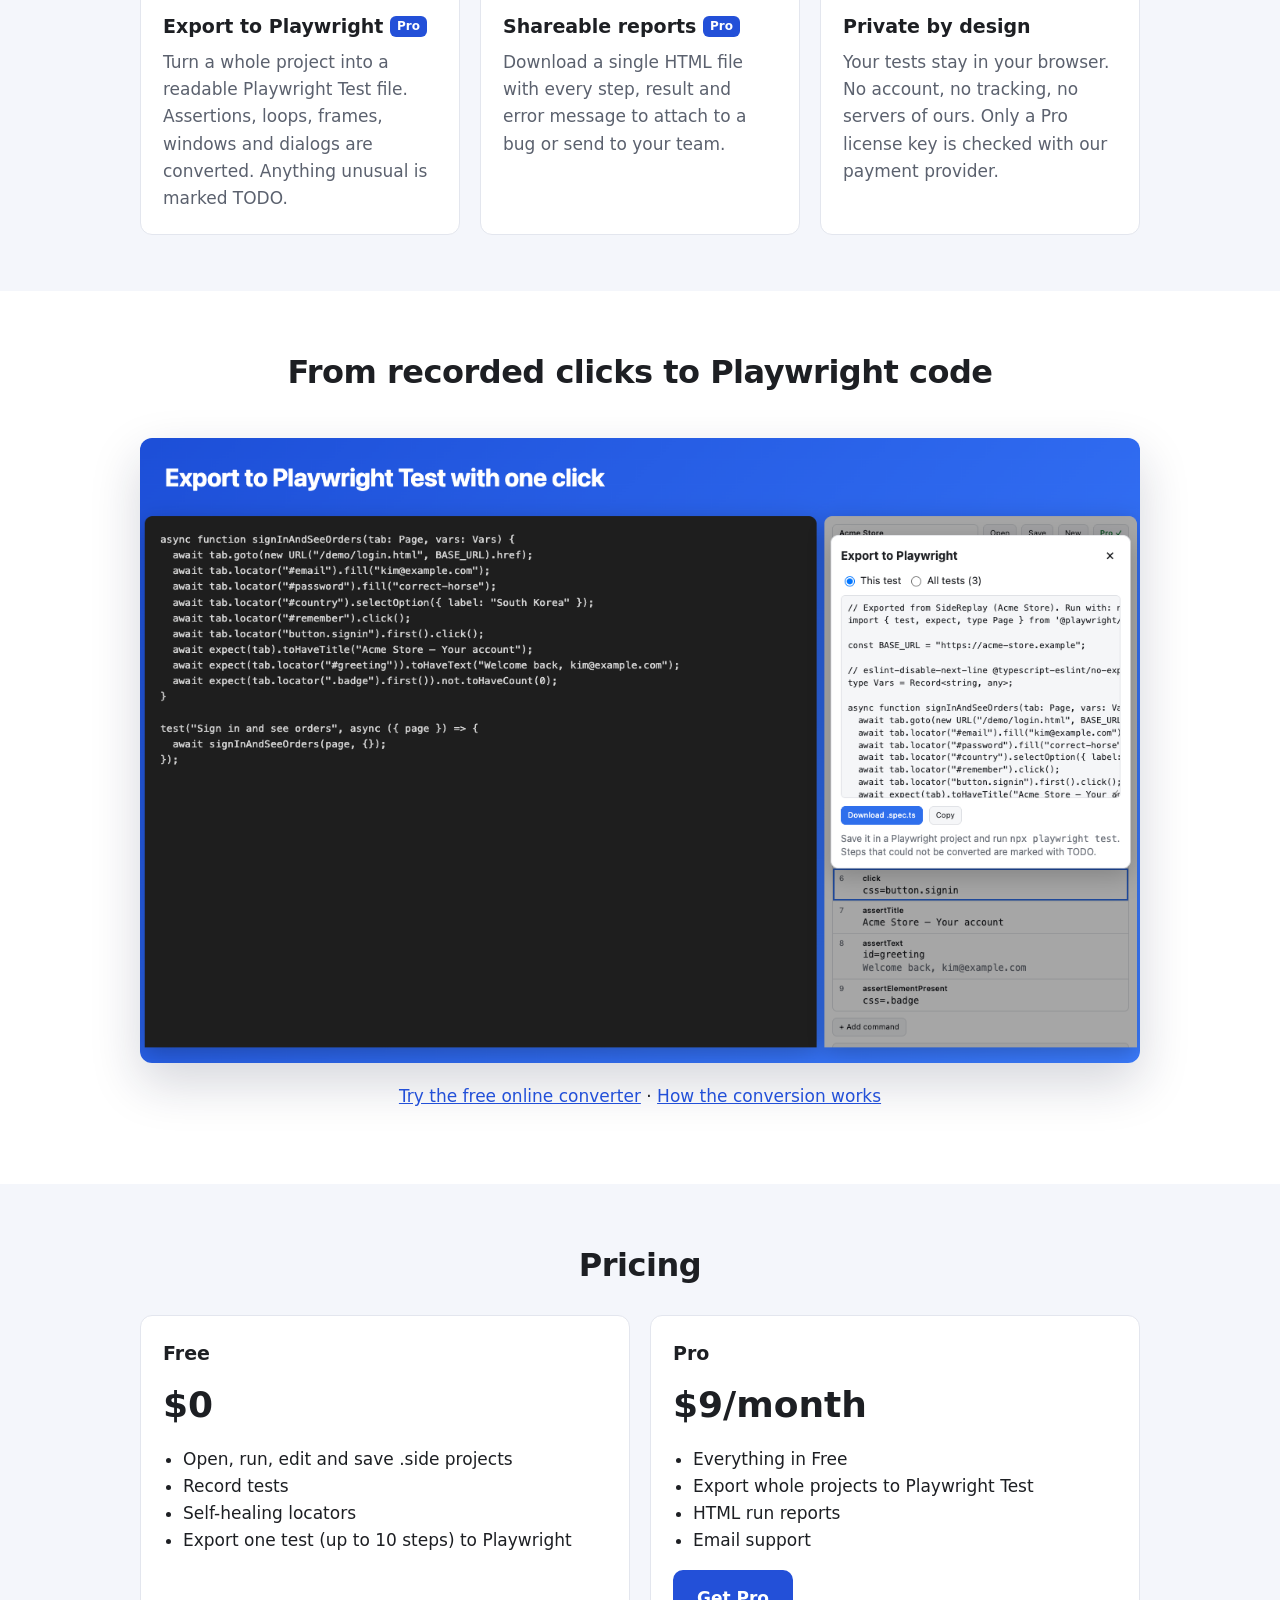
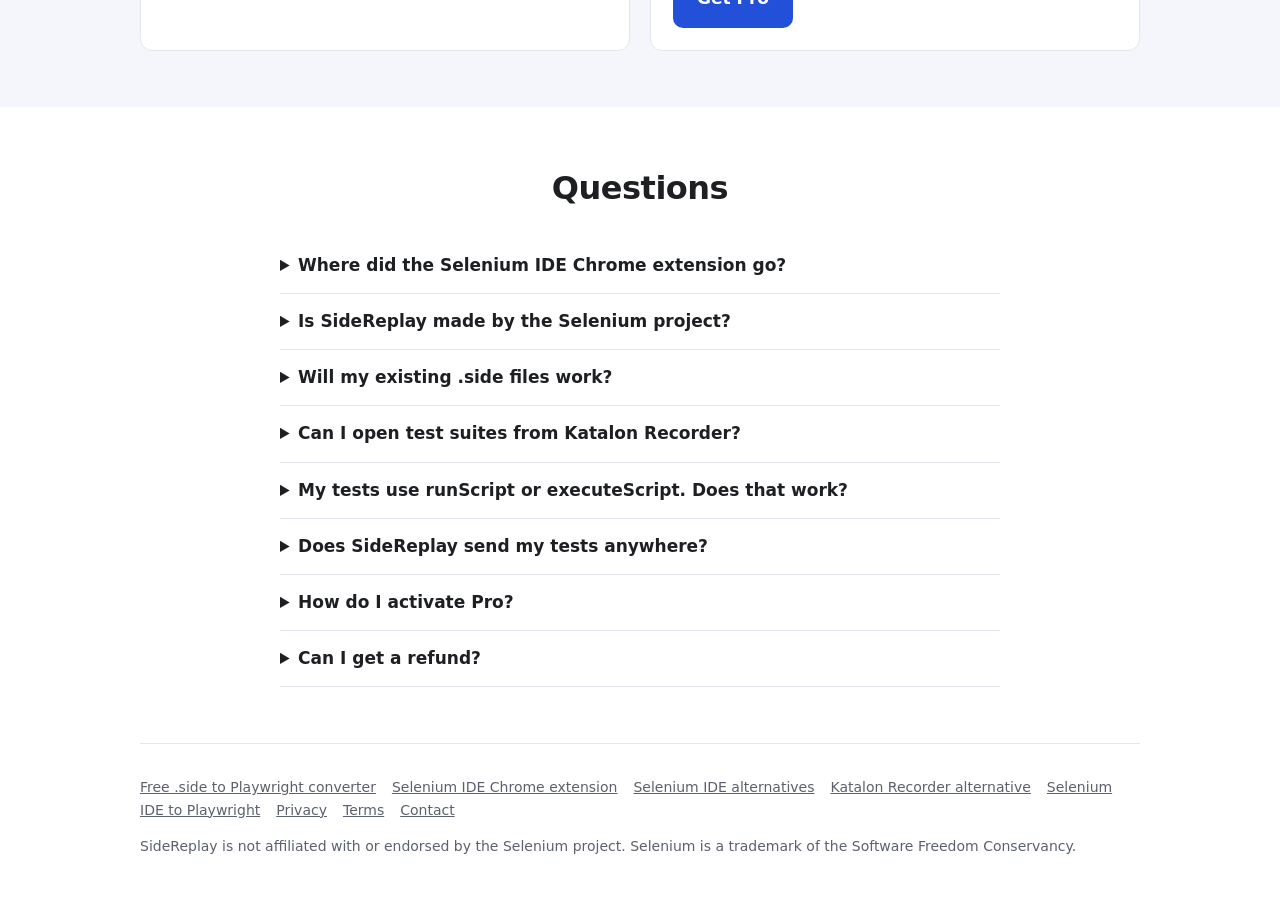
==== commit 7e978ea8: "Add Katalon Recorder alternative page; converter accepts Katalon Recorder and Selenium IDE 1/2 HTML " ====
--- a/index.html
+++ b/index.html
@@ -103,6 +103,7 @@
       <details><summary>Where did the Selenium IDE Chrome extension go?</summary><p>It was built on Chrome's old Manifest V2 platform, which Chrome turned off. <a href="selenium-ide-chrome-extension.html">Here is what happened and what to use now</a>.</p></details>
       <details><summary>Is SideReplay made by the Selenium project?</summary><p>No. SideReplay is an independent tool that reads the Selenium IDE file format. Selenium is a trademark of the Software Freedom Conservancy.</p></details>
       <details><summary>Will my existing .side files work?</summary><p>Yes, files saved by Selenium IDE 3.x and 4.x open directly, including control flow, dialogs, frames and windows. If a step cannot run, SideReplay tells you before the test starts.</p></details>
+      <details><summary>Can I open test suites from Katalon Recorder?</summary><p>Yes. Katalon Recorder is no longer maintained, and SideReplay opens the <code>.html</code> test suites it saved, as well as test files from Selenium IDE 1.x and 2.x. <a href="katalon-recorder-alternative.html">How to move your Katalon Recorder tests</a>.</p></details>
       <details><summary>My tests use runScript or executeScript. Does that work?</summary><p>Yes. Chrome asks you to allow it once: open <code>chrome://extensions</code>, click Details on SideReplay and switch on "Allow User Scripts".</p></details>
       <details><summary>Does SideReplay send my tests anywhere?</summary><p>No. Projects are stored in your browser. See the <a href="privacy.html">privacy policy</a>.</p></details>
       <details><summary>How do I activate Pro?</summary><p>After checkout you receive a license key by email. Open SideReplay, click "Get Pro" and paste the key. Manage or cancel your subscription any time from the link in the same email.</p></details>
@@ -112,7 +113,7 @@
 
   <div class="wrap">
     <footer>
-      <a href="convert.html">Free .side to Playwright converter</a><a href="selenium-ide-chrome-extension.html">Selenium IDE Chrome extension</a><a href="selenium-ide-alternative.html">Selenium IDE alternatives</a><a href="selenium-ide-to-playwright.html">Selenium IDE to Playwright</a><a href="privacy.html">Privacy</a><a href="terms.html">Terms</a><a href="mailto:sidereplay.support@gmail.com">Contact</a>
+      <a href="convert.html">Free .side to Playwright converter</a><a href="selenium-ide-chrome-extension.html">Selenium IDE Chrome extension</a><a href="selenium-ide-alternative.html">Selenium IDE alternatives</a><a href="katalon-recorder-alternative.html">Katalon Recorder alternative</a><a href="selenium-ide-to-playwright.html">Selenium IDE to Playwright</a><a href="privacy.html">Privacy</a><a href="terms.html">Terms</a><a href="mailto:sidereplay.support@gmail.com">Contact</a>
       <p>SideReplay is not affiliated with or endorsed by the Selenium project. Selenium is a trademark of the Software Freedom Conservancy.</p>
     </footer>
   </div>
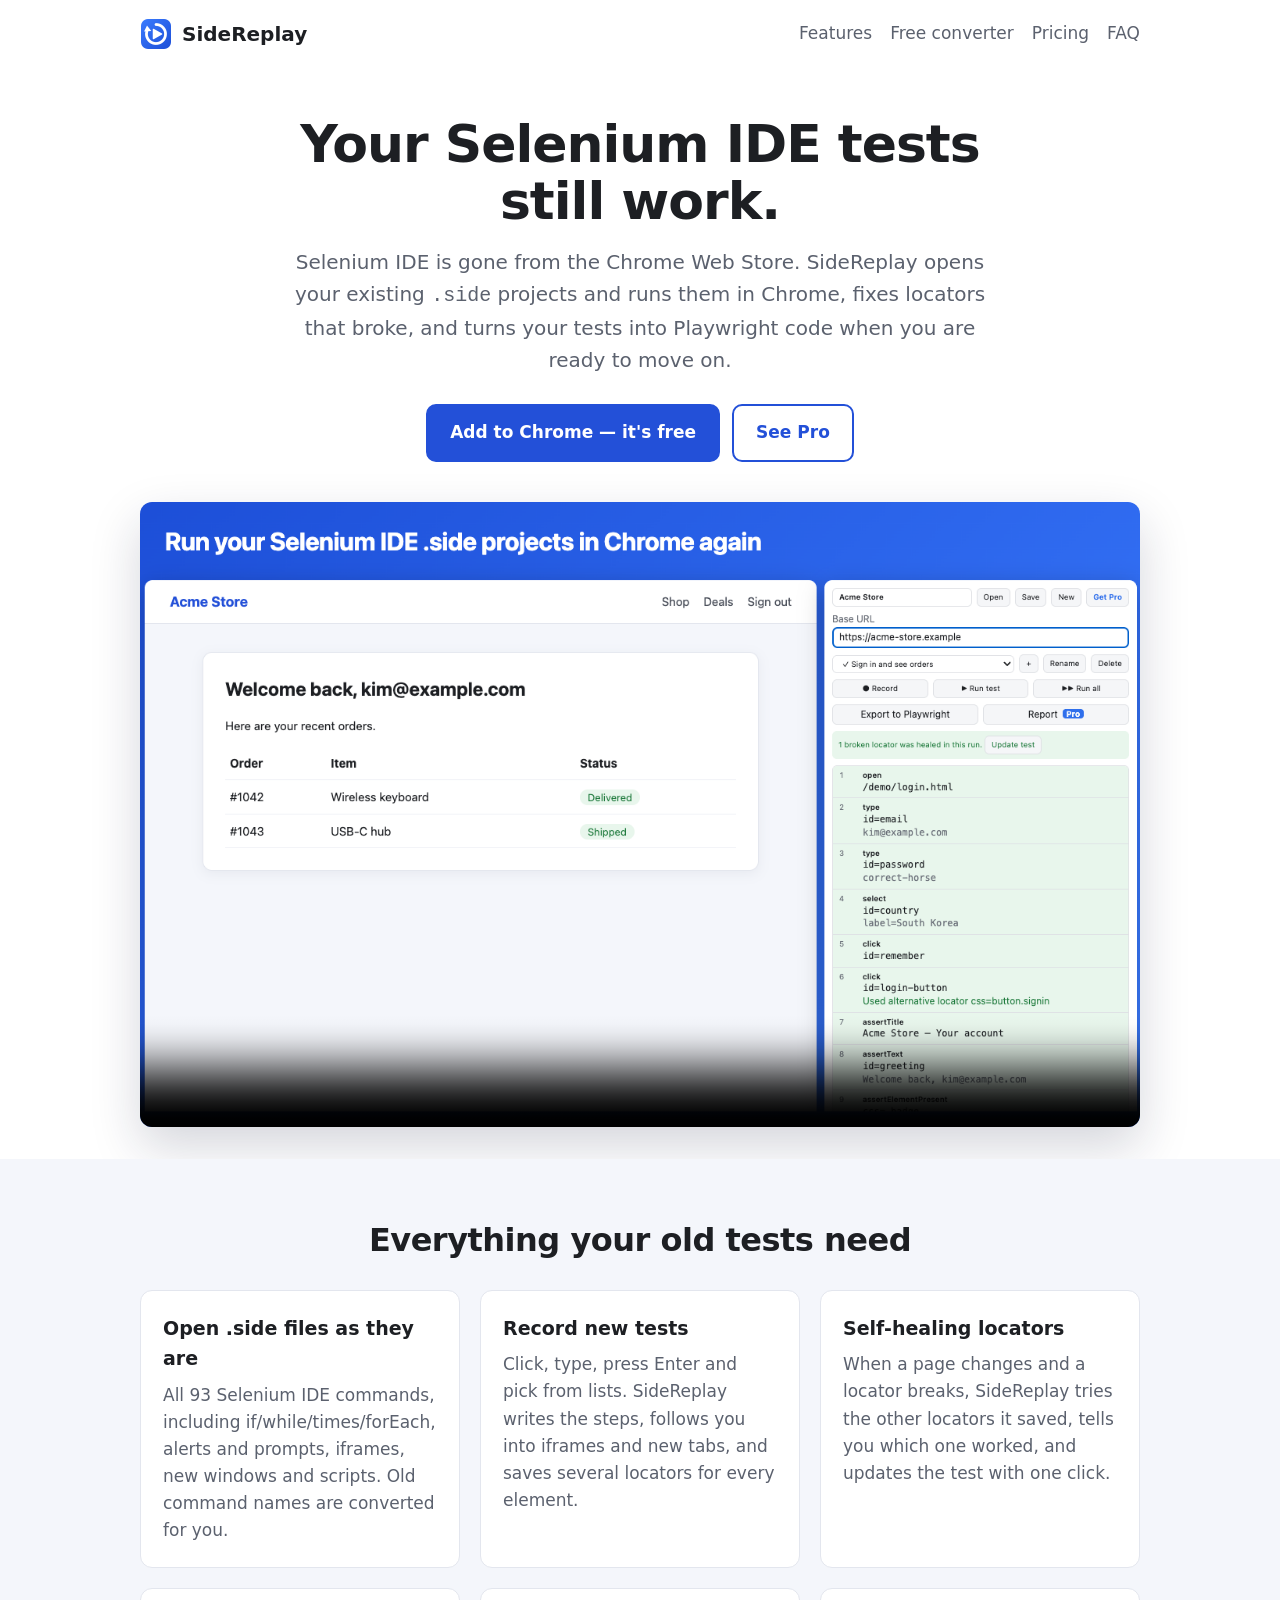
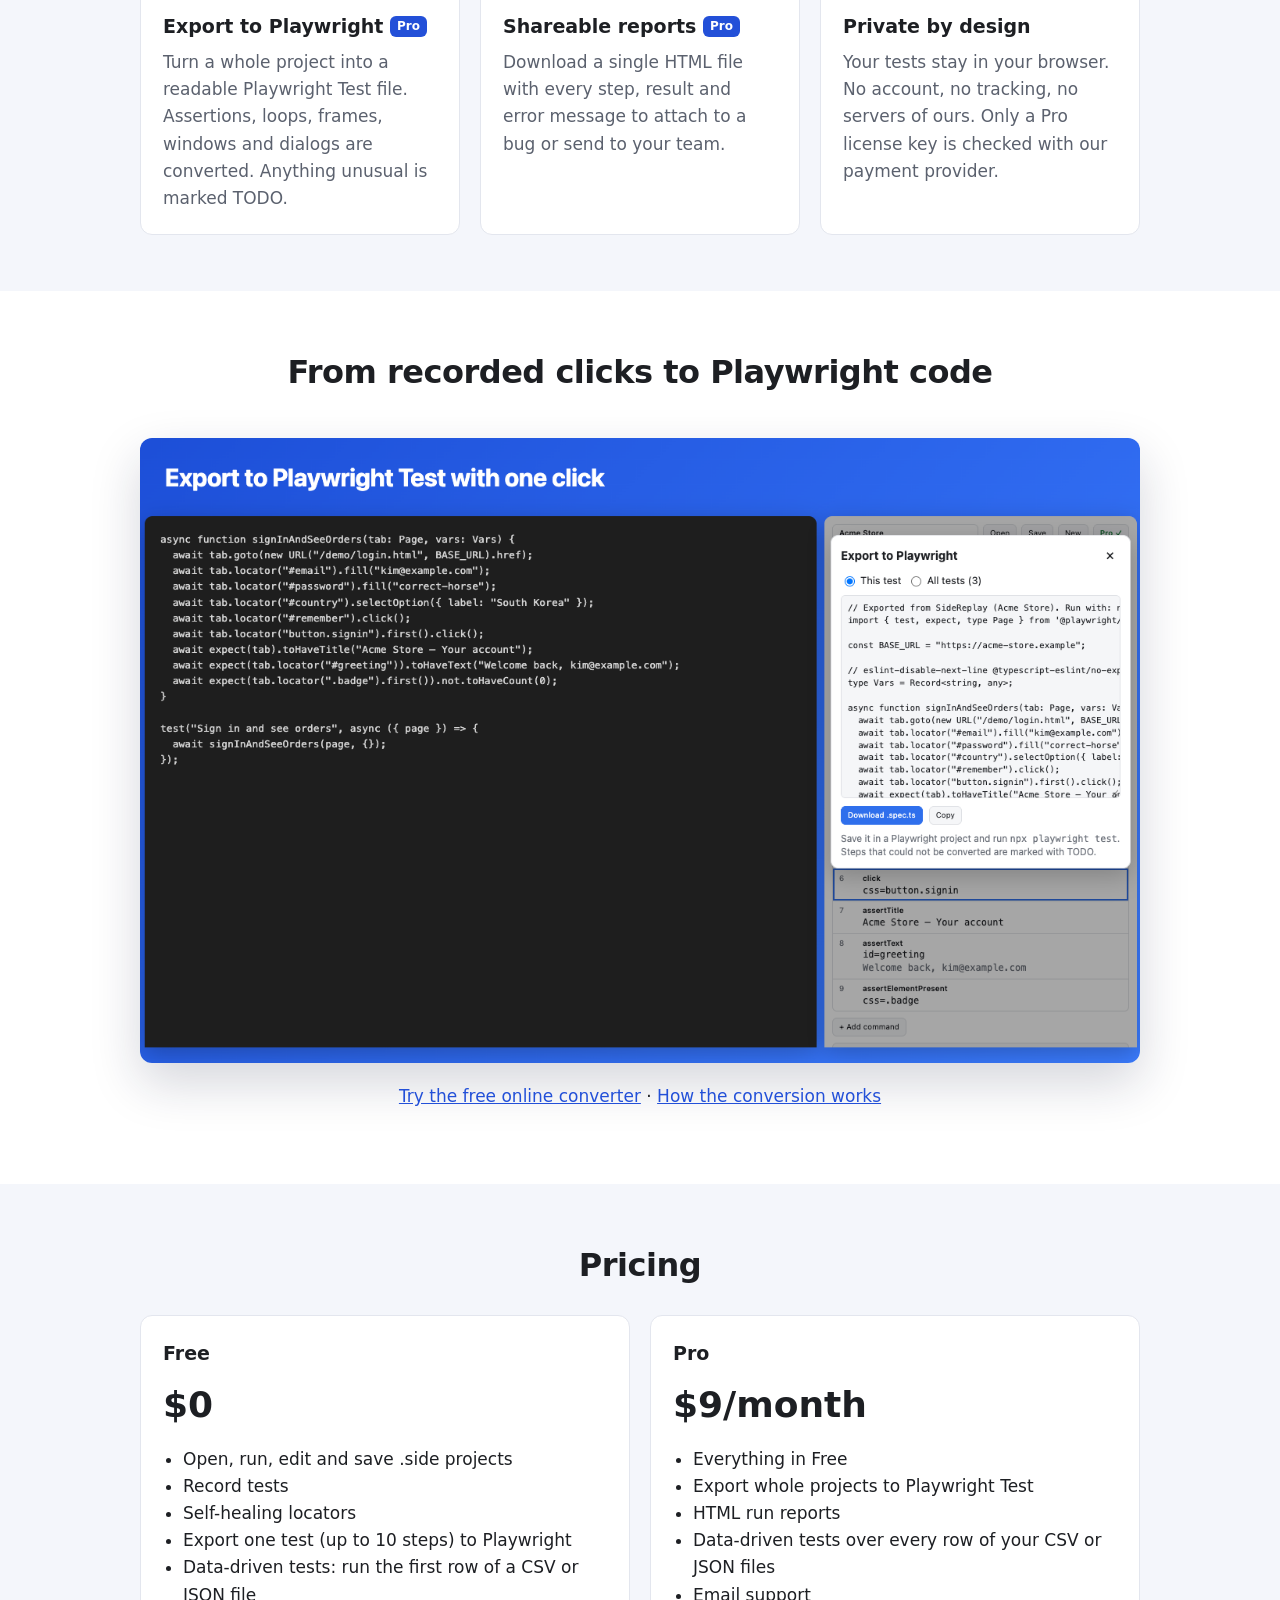
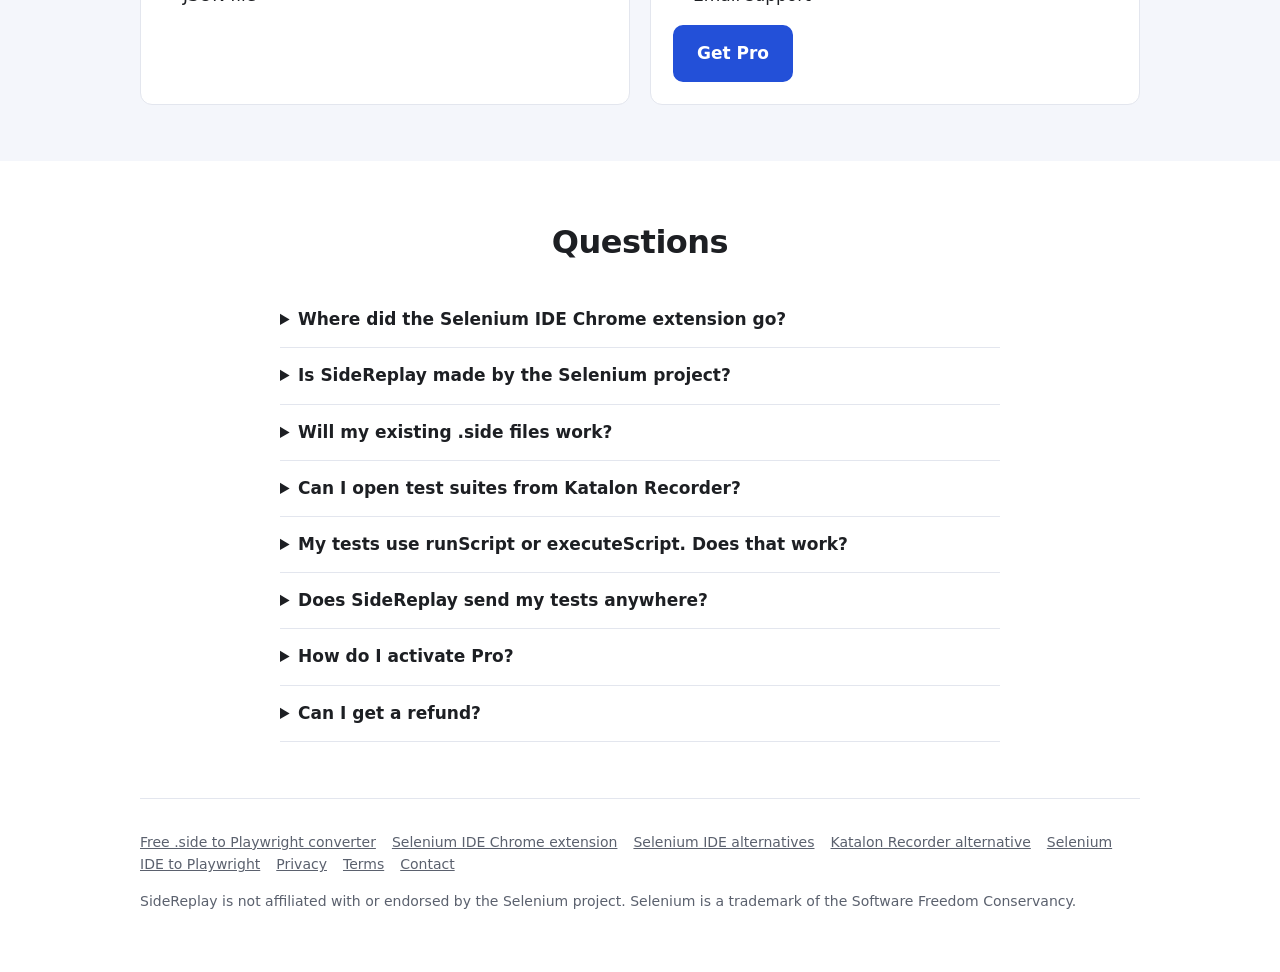
==== commit ff1147f4: "Pricing and Katalon Recorder page: data-driven tests (loadVars) from CSV or JSON files" ====
--- a/index.html
+++ b/index.html
@@ -80,6 +80,7 @@
             <li>Record tests</li>
             <li>Self-healing locators</li>
             <li>Export one test (up to 10 steps) to Playwright</li>
+            <li>Data-driven tests: run the first row of a CSV or JSON file</li>
           </ul>
         </div>
         <div class="card">
@@ -89,6 +90,7 @@
             <li>Everything in Free</li>
             <li>Export whole projects to Playwright Test</li>
             <li>HTML run reports</li>
+            <li>Data-driven tests over every row of your CSV or JSON files</li>
             <li>Email support</li>
           </ul>
           <p style="margin-top:16px"><a class="button primary" href="https://buy.polar.sh/polar_cl_3cfrI6ZvZj8nEOMeuUqdsTzeBsazdTv2AzAlm43uvun">Get Pro</a></p>
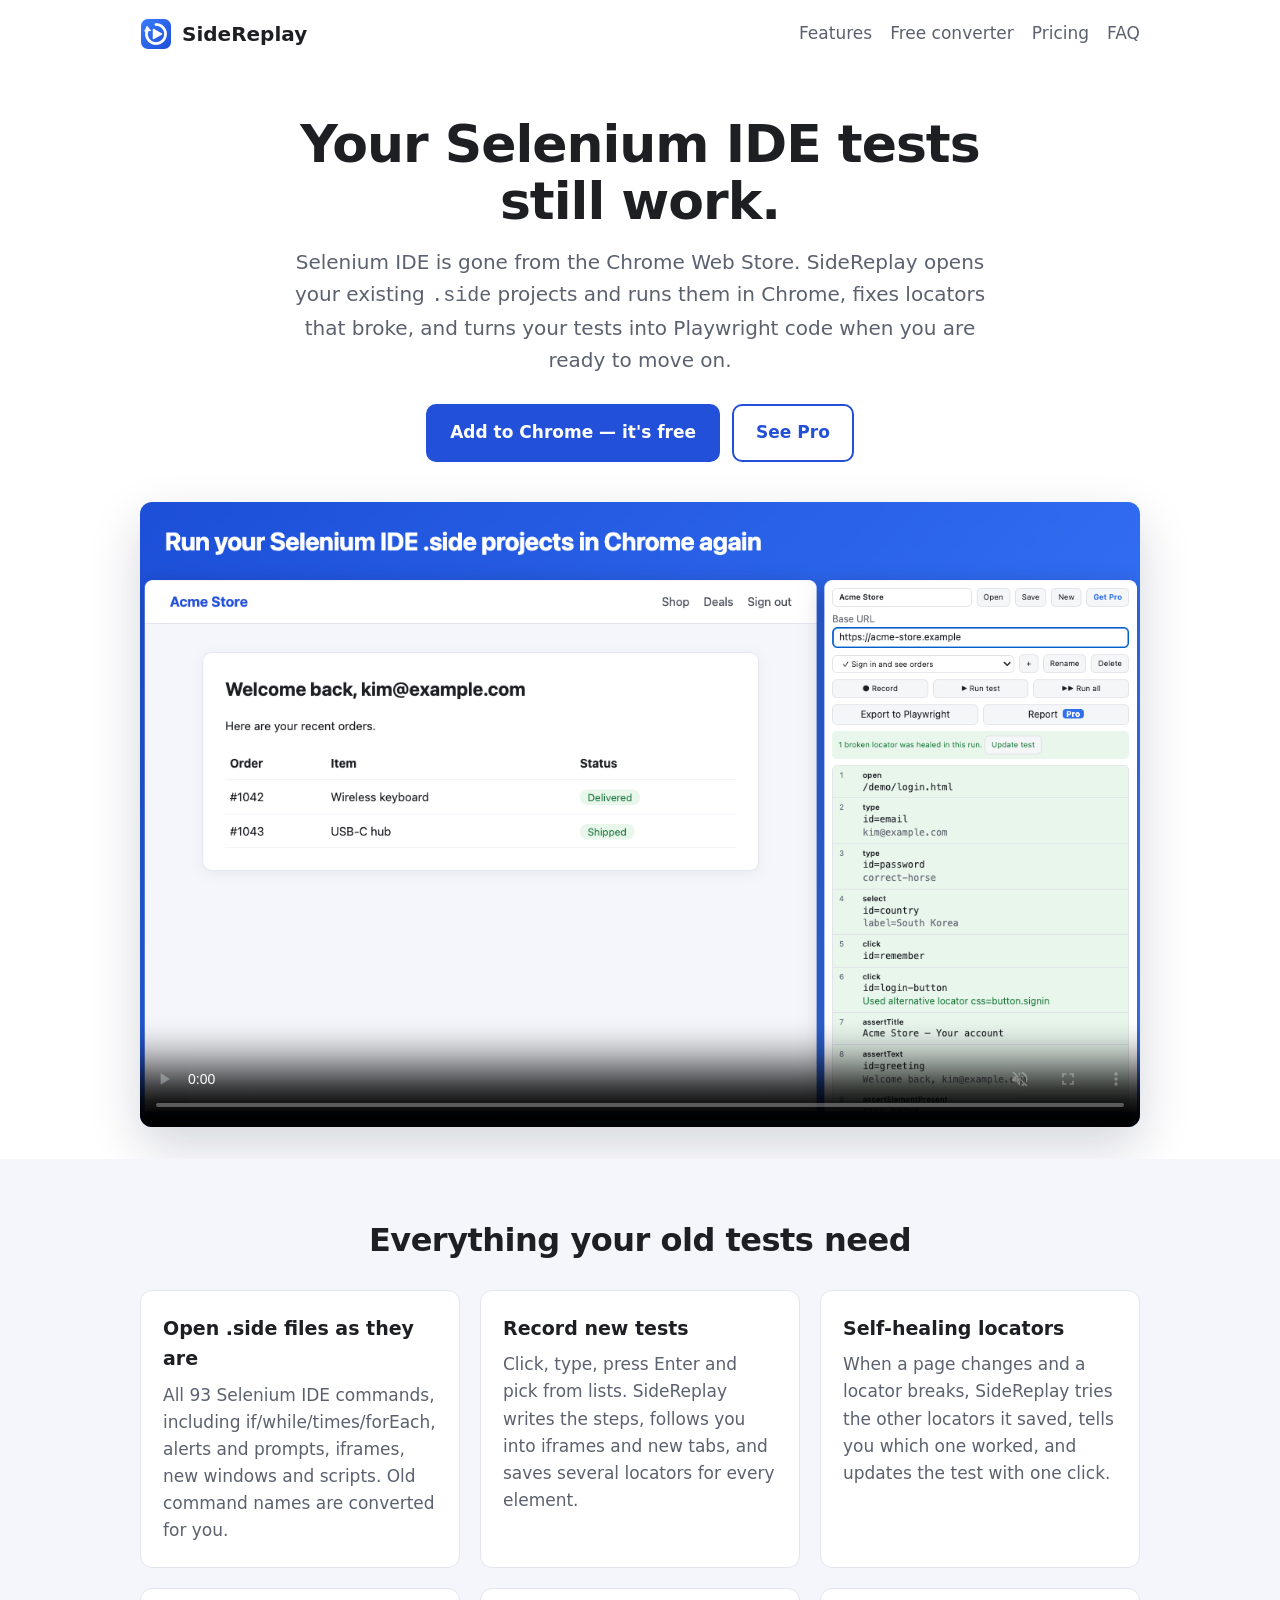
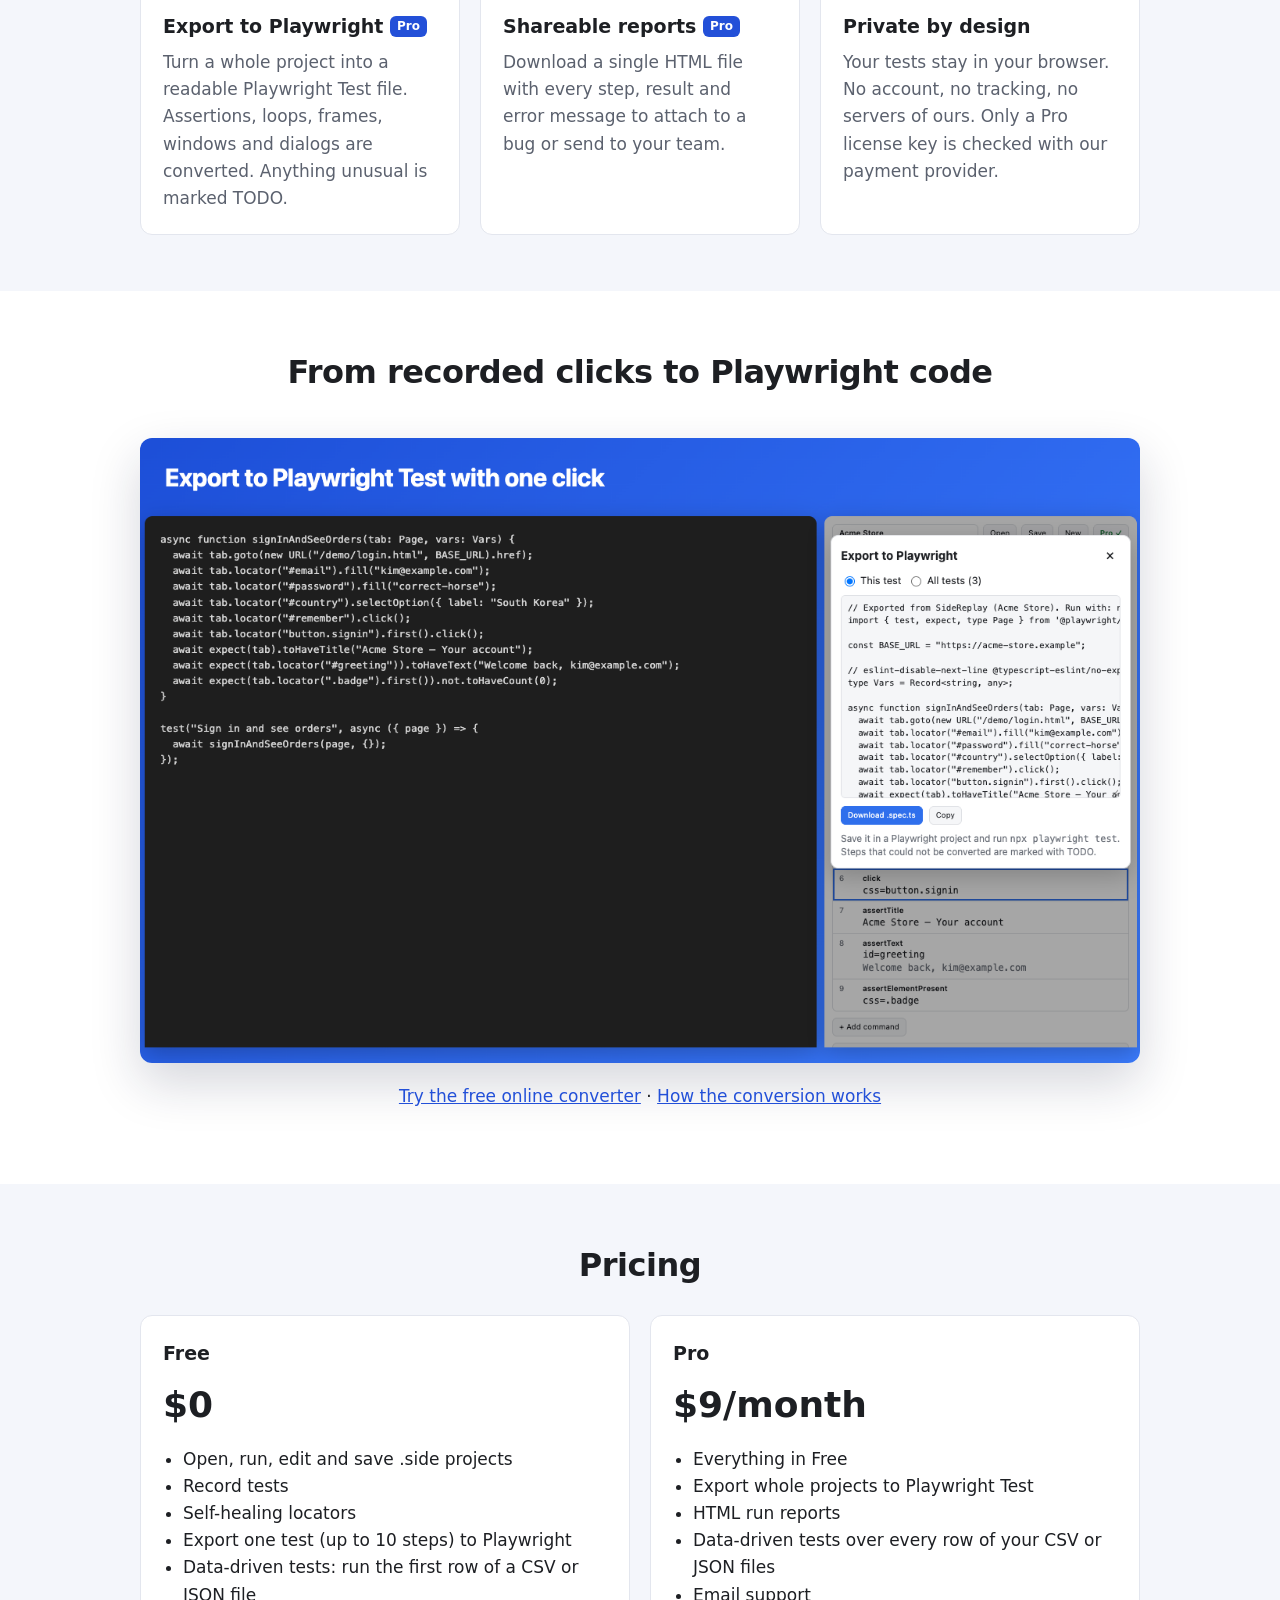
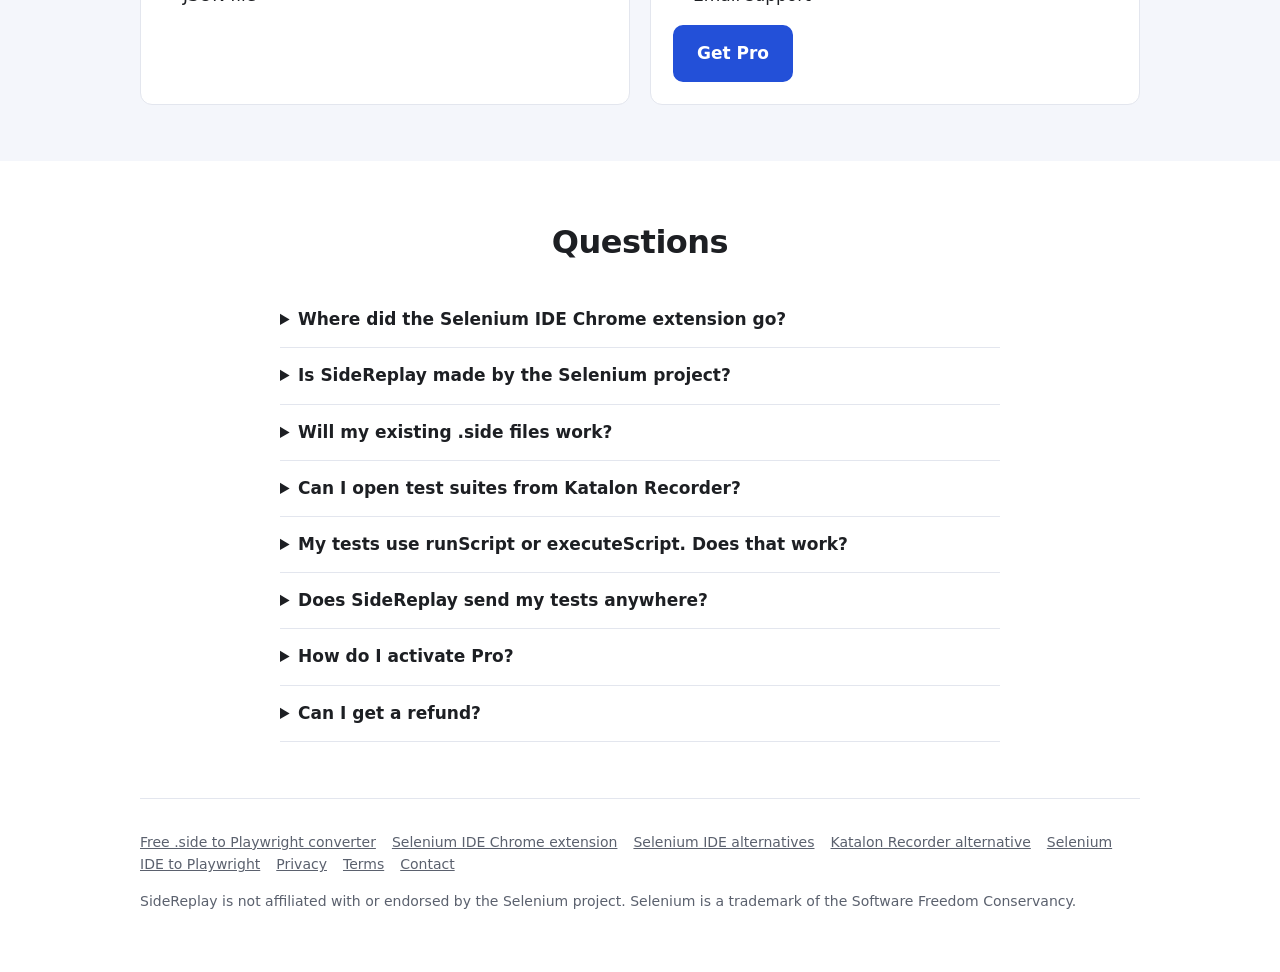
==== commit 49ac7fa9: "Tag the Get Pro checkout link with its source and mark it nofollow" ====
--- a/index.html
+++ b/index.html
@@ -93,7 +93,7 @@
             <li>Data-driven tests over every row of your CSV or JSON files</li>
             <li>Email support</li>
           </ul>
-          <p style="margin-top:16px"><a class="button primary" href="https://buy.polar.sh/polar_cl_3cfrI6ZvZj8nEOMeuUqdsTzeBsazdTv2AzAlm43uvun">Get Pro</a></p>
+          <p style="margin-top:16px"><a class="button primary" href="https://buy.polar.sh/polar_cl_3cfrI6ZvZj8nEOMeuUqdsTzeBsazdTv2AzAlm43uvun?utm_source=sidereplay-site&utm_medium=index&utm_campaign=pro" rel="nofollow">Get Pro</a></p>
         </div>
       </div>
     </div>
